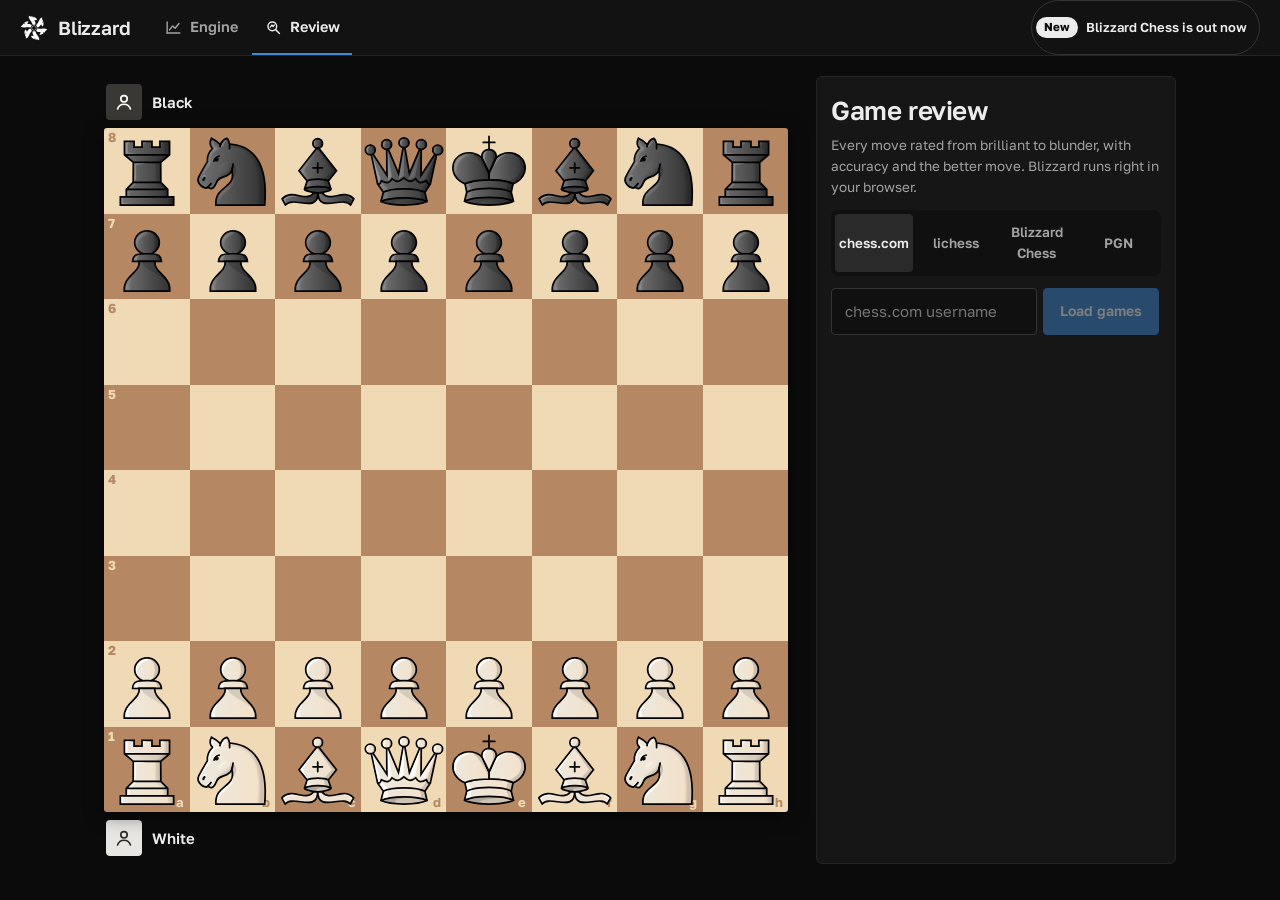
==== review/index.html @ 43c6dd51 "Review page: chess.com, lichess and Blizzard Chess games Co-Authored-By: Claude Opus 5.5 <noreply@an" ====
<!doctype html>
<html lang="en">
<head>
  <meta charset="utf-8">
  <meta name="viewport" content="width=device-width, initial-scale=1">
  <title>Game review | Blizzard</title>
  <meta name="description" content="Review your chess.com, lichess and Blizzard Chess games with the Blizzard engine: every move rated, accuracy, mistakes and better moves.">
  <meta name="theme-color" content="#000000">
  <link rel="icon" href="favicon.svg" type="image/svg+xml">
  <script src="engine/engine.js"></script>
  <script src="engine/book.js" defer></script>
  <script type="module" crossorigin src="./assets/review-CVFR-s8Z.js"></script>
  <link rel="stylesheet" crossorigin href="./assets/review-BHw4QdLn.css">
</head>
<body>
  <div id="root"></div>
</body>
</html>
---- review/assets/review-BHw4QdLn.css ----
@font-face{font-family:Archivo;src:url(../fonts/archivo-latin-standard-normal.woff2) format("woff2");font-weight:100 900;font-stretch:62% 125%;font-display:swap}@font-face{font-family:Golos Text;src:url(../fonts/golos-text-latin-400-normal.woff2) format("woff2");font-weight:400;font-display:swap}@font-face{font-family:Golos Text;src:url(../fonts/golos-text-latin-500-normal.woff2) format("woff2");font-weight:500;font-display:swap}@font-face{font-family:Golos Text;src:url(../fonts/golos-text-latin-600-normal.woff2) format("woff2");font-weight:600;font-display:swap}@font-face{font-family:Golos Text;src:url(../fonts/golos-text-latin-700-normal.woff2) format("woff2");font-weight:700;font-display:swap}:root{--ui: "Golos Text", "Segoe UI", system-ui, -apple-system, sans-serif;--mono: ui-monospace, "Cascadia Mono", Menlo, Consolas, monospace;--c-brilliant: #2bc0d0;--c-best: #4fae5a;--c-excellent: #86b83a;--c-good: #86a883;--c-book: #8f84dc;--c-inaccuracy: #e8b52c;--c-miss: #e0558c;--c-mistake: #ec8130;--c-blunder: #e0463f;--panel-w: 360px;--pbar: 52px;--topbar: 0px;--bs: min(calc(100vh - var(--topbar) - 2 * var(--pbar) - 56px), calc(100vw - var(--rail) - var(--panel-w) - 96px))}:root,[data-skin=dark]{color-scheme:dark;--bg: #0b0b0b;--panel: #161616;--raised: #1f1f1f;--raised-2: #2a2a2a;--line: #242424;--line-2: #343434;--inset: #101010;--zebra: #141414;--bar: #121212;--text: #ececec;--muted: #a2a2a2;--faint: #6c6c6c;--accent: #3d8ad6;--accent-hover: #5a9fe4;--accent-ink: #ffffff;--accent-edge: transparent;--sel: #23466b;--sel-ink: #ffffff;--chip-on: #3d8ad6;--chip-on-ink: #ffffff;--r: 4px;--r-lg: 6px;--r-btn: 4px;--disp: "Golos Text", system-ui, sans-serif;--disp-stretch: 100%;--disp-weight: 600;--disp-track: -.015em;--rail: 0px;--topbar: 56px;--shadow: 0 4px 18px rgba(0, 0, 0, .55);--clock-run: #ececec;--clock-run-ink: #111}[data-skin=light]{color-scheme:light;--bg: #ecebe9;--panel: #ffffff;--raised: #f4f3f1;--raised-2: #e6e4e1;--line: #dcdad6;--line-2: #c9c6c1;--inset: #f7f6f4;--zebra: #f1efec;--bar: #ffffff;--text: #2b2a28;--muted: #6a6762;--faint: #9a968f;--accent: #3b82c4;--accent-hover: #2f6ea8;--accent-ink: #ffffff;--sel: #d6e6f5;--sel-ink: #1b3f63;--chip-on: #3b82c4;--chip-on-ink: #ffffff;--shadow: 0 2px 10px rgba(60, 50, 40, .18);--clock-run: #2b2a28;--clock-run-ink: #fff}*{box-sizing:border-box}html,body{margin:0;background:var(--bg);color:var(--text)}body{font:15px/1.55 var(--ui);-webkit-font-smoothing:antialiased}a{color:var(--text);text-underline-offset:3px;text-decoration-thickness:1px}a:hover{color:var(--muted)}button,input,textarea,select{font:inherit;color:inherit}button{cursor:pointer}:focus-visible{outline:2px solid var(--accent);outline-offset:2px;border-radius:6px}[hidden]{display:none!important}svg{flex:none}h1,h2,h3{font-family:var(--disp);font-stretch:var(--disp-stretch);font-weight:var(--disp-weight);letter-spacing:var(--disp-track);margin:0}p{margin:0}.muted{color:var(--muted)}.small{font-size:13.5px}.mono{font-family:var(--mono);font-size:12.5px}.row{display:flex;flex-wrap:wrap;gap:10px;align-items:center}.label{display:block;font-size:13px;font-weight:600;color:var(--muted);margin:0 0 8px}.error{color:#e5534b;font-size:14px}.toast-inline{color:var(--muted);font-size:14px;text-align:center}.app{min-height:100vh}.main{min-width:0}.rail{position:sticky;top:0;z-index:20;height:var(--topbar);display:flex;align-items:center;gap:4px;padding:0 20px;border-bottom:1px solid var(--line);background:var(--bar)}.rail-brand{display:flex;align-items:center;gap:10px;padding:0 18px 0 0;text-decoration:none;color:var(--text)}.rail-brand .logo{width:28px;height:28px;transition:transform .6s cubic-bezier(.3,.7,.3,1)}.rail-brand:hover .logo{transform:rotate(60deg)}.rail-brand:hover{color:var(--text)}.wordmark{font:600 19px/1 var(--disp);letter-spacing:-.01em}.logo-dark,[data-skin=light] .logo-light{display:none}[data-skin=light] .logo-dark{display:block}.rail-items,.rail-foot{display:flex;gap:2px;height:100%}.rail-foot{margin-left:auto}.rail-item{display:flex;align-items:center;gap:7px;padding:0 12px;height:100%;color:var(--muted);text-decoration:none;font-size:14.5px;font-weight:600;white-space:nowrap}.rail-item svg{width:19px;height:19px}.rail-item:hover{color:var(--text)}.rail-item.on{color:var(--text);box-shadow:inset 0 -2px 0 var(--accent)}.page{padding:40px clamp(20px,4vw,56px) 80px;max-width:1200px;margin:0 auto}.page.narrow{max-width:620px}.page-head{margin-bottom:28px}.page-head h1{font-size:clamp(32px,4.2vw,50px);line-height:1.05}.page-head p{color:var(--muted);margin-top:10px;max-width:62ch;font-size:16px}.page.narrow>h1{font-size:38px;margin-bottom:12px}.page.narrow>p{margin-bottom:22px}.btn{display:inline-flex;align-items:center;justify-content:center;gap:8px;padding:9px 16px;border-radius:var(--r-btn);border:1px solid var(--line-2);background:var(--raised);color:var(--text);font-weight:600;font-size:14px;line-height:1.2;white-space:nowrap;text-decoration:none;transition:background-color .15s,border-color .15s,color .15s}.btn svg{width:18px;height:18px}.btn:hover{background:var(--raised-2);color:var(--text)}.btn:disabled{opacity:.45;cursor:not-allowed}.btn.primary{background:var(--accent);border-color:var(--accent);color:var(--accent-ink);box-shadow:0 4px 0 var(--accent-edge)}.btn.primary:hover{background:var(--accent-hover);border-color:var(--accent-hover);color:var(--accent-ink)}.btn.primary:active{transform:translateY(2px);box-shadow:0 2px 0 var(--accent-edge)}.btn.ghost{background:transparent;border-color:transparent;color:var(--muted);box-shadow:none}.btn.ghost:hover{color:var(--text);background:var(--raised)}.btn.danger:hover{border-color:#e0463f;color:#e5534b}.btn.big{padding:13px 24px;font-size:16px}.btn.big svg{width:22px;height:22px}.btn[aria-pressed=true]{background:var(--chip-on);color:var(--chip-on-ink);border-color:var(--chip-on)}.link{background:none;border:0;padding:0;color:var(--text);text-decoration:underline;text-underline-offset:3px;font-weight:600}input:not([type=checkbox]),textarea{width:100%;background:var(--inset);border:1px solid var(--line-2);border-radius:var(--r);padding:11px 13px;color:var(--text)}textarea{resize:vertical;min-height:84px;font-family:var(--mono);font-size:13px;line-height:1.5}input:focus,textarea:focus{outline:none;border-color:var(--accent)}.field{display:flex;flex-direction:column}.field+.field{margin-top:12px}.field .row{margin-top:10px}.field .error{margin-top:8px}.seg{display:flex;gap:4px;padding:4px;background:var(--inset);border:1px solid var(--line);border-radius:calc(var(--r) + 4px)}.seg.wrap{flex-wrap:wrap}.seg button{flex:1;display:flex;align-items:center;justify-content:center;gap:7px;padding:8px 10px;border-radius:var(--r);border:0;background:transparent;color:var(--muted);font-weight:600;font-size:14px;white-space:nowrap}.seg button:hover{color:var(--text);background:var(--raised)}.seg button[aria-pressed=true]{background:var(--chip-on);color:var(--chip-on-ink)}.seg.small button{padding:6px 4px;font-size:12.5px}.swatch{width:14px;height:14px;border-radius:4px;border:1px solid #777}.swatch.white{background:#fff}.swatch.black{background:#000}.swatch.random{background:linear-gradient(135deg,#fff 50%,#000 50%)}.switch{display:inline-flex;align-items:center;gap:10px;cursor:pointer;font-weight:600}.switch input{position:absolute;opacity:0;width:1px;height:1px}.switch>span{width:40px;height:24px;border-radius:99px;background:var(--raised-2);position:relative;transition:background-color .15s;flex:none}.switch>span:after{content:"";position:absolute;top:3px;left:3px;width:18px;height:18px;border-radius:50%;background:var(--muted);transition:transform .15s,background-color .15s}.switch input:checked+span{background:var(--accent)}.switch input:checked+span:after{transform:translate(16px);background:var(--accent-ink)}.switch input:focus-visible+span{outline:2px solid var(--accent);outline-offset:2px}.board{--l: #f0d9b5;--d: #b58863;position:relative;width:var(--bs);aspect-ratio:1;display:grid;grid-template-columns:repeat(8,1fr);grid-template-rows:repeat(8,1fr);border-radius:3px;overflow:hidden;user-select:none;-webkit-user-select:none;touch-action:none;box-shadow:var(--shadow)}.board[data-theme=green]{--l: #eeeed2;--d: #769656}.board[data-theme=blue]{--l: #dee3e6;--d: #8ca2ad}.board[data-theme=ice]{--l: #e6eef4;--d: #7d98ad}.board[data-theme=dusk]{--l: #ebe6f3;--d: #8b7db6}.board[data-theme=marble]{--l: #e2e2de;--d: #84898f}.board[data-theme=snow]{--l: #dedede;--d: #8f8f8f}.sq{position:relative}.sq.l{background:var(--l)}.sq.d{background:var(--d)}.sq.last:before,.sq.sel:before{content:"";position:absolute;top:0;right:0;bottom:0;left:0}.sq.last:before{background:#ffdd336b}.sq.sel:before{background:#fd39}.sq.pre:after{content:"";position:absolute;top:0;right:0;bottom:0;left:0;background:#d6403880;z-index:1;pointer-events:none}.sq.check{background-image:radial-gradient(circle,#ff281ef2 0,#e61e1499 30%,#c8000000 70%)}.sq.target:after{content:"";position:absolute;top:36%;right:36%;bottom:36%;left:36%;border-radius:50%;background:#0000002e;z-index:3;pointer-events:none}.sq.cap:after{content:"";position:absolute;top:3%;right:3%;bottom:3%;left:3%;border-radius:50%;border:6px solid rgba(0,0,0,.18);z-index:3;pointer-events:none}.sq.hint:before{content:"";position:absolute;top:0;right:0;bottom:0;left:0;box-shadow:inset 0 0 0 4px var(--accent);background:#3d8ad640;z-index:1}.sq.hover{box-shadow:inset 0 0 0 4px #ffffffbf}.mark{position:absolute;top:0;right:0;bottom:0;left:0;opacity:.72;z-index:1}.coord{position:absolute;font:700 clamp(9px,calc(var(--bs) / 48),13px)/1 var(--ui);z-index:2;pointer-events:none}.coord.r{top:4%;left:5%}.coord.f{bottom:4%;right:6%}.sq.l .coord{color:var(--d)}.sq.d .coord{color:var(--l)}.pc{position:absolute;top:0;right:0;bottom:0;left:0;background-size:100% 100%;z-index:2;cursor:grab;will-change:transform}.pc.dragging{opacity:.3}.arrows{position:absolute;top:0;right:0;bottom:0;left:0;width:100%;height:100%;pointer-events:none;z-index:4}.drag-ghost{position:fixed;transform:translate(-50%,-50%);background-size:100% 100%;pointer-events:none;z-index:1000;cursor:grabbing}.badge{position:absolute;top:-9%;right:-9%;width:46%;height:46%;z-index:6;filter:drop-shadow(0 1px 2px rgba(0,0,0,.5));pointer-events:none}.badge svg{display:block}.promo{position:absolute;width:12.5%;height:50%;display:flex;flex-direction:column;z-index:20;background:#fff;box-shadow:0 6px 24px #0009;border-radius:4px;overflow:hidden}.promo button{flex:1;border:0;background-color:#fff;background-size:88%;background-position:center;background-repeat:no-repeat}.promo button:hover{background-color:#d4d4d4}.cls-brilliant{--cc: var(--c-brilliant)}.cls-best{--cc: var(--c-best)}.cls-excellent{--cc: var(--c-excellent)}.cls-good{--cc: var(--c-good)}.cls-book{--cc: var(--c-book)}.cls-inaccuracy{--cc: var(--c-inaccuracy)}.cls-miss{--cc: var(--c-miss)}.cls-mistake{--cc: var(--c-mistake)}.cls-blunder{--cc: var(--c-blunder)}.game-layout{display:flex;gap:28px;padding:20px clamp(16px,2.4vw,36px);align-items:flex-start;justify-content:center}.board-col{display:flex;flex-direction:column;flex:none}.board-col.with-eval{flex-direction:row;gap:10px;align-items:center}.board-stack{display:flex;flex-direction:column}.side-panel{width:var(--panel-w);flex:none;display:flex;flex-direction:column;gap:12px;background:var(--panel);border:1px solid var(--line);border-radius:var(--r-lg);padding:14px;max-height:calc(100vh - var(--topbar) - 40px);position:sticky;top:calc(var(--topbar) + 20px)}.panel-head{display:flex;align-items:center;gap:12px}.panel-head div{display:flex;flex-direction:column;line-height:1.25}.panel-head span{color:var(--muted);font-size:13px}.pbar{height:var(--pbar);display:flex;align-items:center;gap:10px;padding:0 2px}.avatar{width:36px;height:36px;border-radius:var(--r);display:grid;place-items:center;overflow:hidden;flex:none}.avatar.white{background:#e8e6e3;color:#2b2a28}.avatar.black{background:#3a3835;color:#fff}.avatar svg{width:22px;height:22px}.pname{display:flex;flex-direction:column;line-height:1.2;min-width:0}.pname b{font-weight:600;white-space:nowrap;overflow:hidden;text-overflow:ellipsis}.pname span{color:var(--muted);font-size:12.5px;white-space:pre}.clock{margin-left:auto;min-width:110px;padding:7px 12px;border-radius:var(--r);background:var(--raised);color:var(--muted);font:600 23px/1 var(--ui);font-variant-numeric:tabular-nums;text-align:right}.clock.run{background:var(--clock-run);color:var(--clock-run-ink)}.clock.run.low{background:#e0463f;color:#fff}.thinking{display:inline-flex;gap:4px;margin-left:6px}.thinking i{width:6px;height:6px;border-radius:50%;background:var(--muted);animation:blink 1.2s infinite}.thinking i:nth-child(2){animation-delay:.2s}.thinking i:nth-child(3){animation-delay:.4s}@keyframes blink{0%,80%,to{opacity:.25}40%{opacity:1}}.moves{flex:1 1 auto;min-height:120px;overflow-y:auto;background:var(--inset);border-radius:var(--r);padding:6px}.empty-moves{color:var(--faint);padding:10px;font-size:14px}.mrow{display:grid;grid-template-columns:38px 1fr 1fr;align-items:center}.mrow:nth-child(2n){background:var(--zebra)}.mnum{color:var(--faint);font-size:13px;padding-left:6px;font-variant-numeric:tabular-nums}.mv{display:flex;align-items:center;gap:6px;padding:5px 8px;border:0;background:transparent;border-radius:4px;text-align:left;font-weight:600;font-size:14.5px}.mv:hover{background:var(--raised-2)}.mv.cur{background:var(--sel);color:var(--sel-ink)}.mv.empty{color:var(--faint);cursor:default}.mini{flex:none}.navbtns{display:grid;grid-template-columns:repeat(5,1fr);gap:6px}.navbtns button{height:40px;border-radius:var(--r);border:1px solid var(--line-2);background:var(--raised);display:grid;place-items:center;color:var(--text)}.navbtns button:hover:not(:disabled){background:var(--raised-2)}.navbtns button:disabled{opacity:.35;cursor:default}.navbtns svg{width:20px;height:20px}.actions{display:grid;grid-template-columns:repeat(auto-fit,minmax(96px,1fr));gap:6px}.actions .btn{padding:9px 8px}.result-card{border-radius:var(--r-lg);padding:16px;background:var(--raised);border:1px solid var(--line-2);text-align:center}.result-card h2{font-size:28px}.result-card.win h2{color:var(--accent)}.result-card p{color:var(--muted);margin:4px 0 14px}.result-card .row{justify-content:center}.evalbar{position:relative;width:22px;height:var(--bs);border-radius:3px;background:#403d39;overflow:hidden;flex:none}.evalbar .fill{position:absolute;left:0;right:0;bottom:0;background:#f4f4f2;transition:height .35s ease}.evalbar.flipped .fill{bottom:auto;top:0}.elabel{position:absolute;left:0;right:0;text-align:center;font:700 9.5px/1 var(--ui);z-index:1}.elabel.low{bottom:6px;color:#000}.elabel.high{top:6px;color:#fff}.evalbar.flipped .elabel.low{bottom:auto;top:6px}.evalbar.flipped .elabel.high{top:auto;bottom:6px}.bots-grid{display:grid;grid-template-columns:1fr 340px;gap:28px;align-items:start}.bot-list{list-style:none;margin:0;padding:0;display:grid;grid-template-columns:repeat(auto-fill,minmax(220px,1fr));gap:8px}.bot-row{width:100%;display:flex;align-items:center;gap:12px;padding:10px;border-radius:var(--r-lg);border:1px solid var(--line);background:var(--panel);text-align:left}.bot-row:hover{border-color:var(--line-2);background:var(--raised)}.bot-row.on{border-color:var(--accent);background:var(--raised);box-shadow:inset 0 0 0 1px var(--accent)}.bot-name{display:flex;flex-direction:column;line-height:1.25}.bot-name span{color:var(--muted);font-size:13px}.bot-av{position:relative;display:grid;place-items:center;border-radius:var(--r);flex:none;overflow:hidden}.bot-av img{width:62%;height:62%;opacity:.9}.bot-av b{position:absolute;right:4px;bottom:2px;font:800 12px/1 var(--ui)}.bot-card{position:sticky;top:calc(var(--topbar) + 24px);display:flex;flex-direction:column;align-items:center;gap:6px;text-align:center;padding:26px 22px;border:1px solid var(--line);border-radius:var(--r-lg);background:var(--panel)}.bot-card h2{font-size:28px;margin-top:10px}.bot-elo{color:var(--muted);font-weight:600}.bot-about{color:var(--muted);margin:6px 0 14px;min-height:3em}.bot-card .field{width:100%;text-align:left;margin-bottom:14px}.bot-card .btn.big{width:100%;margin-top:4px}.home{overflow:hidden}.hero{position:relative;display:grid;grid-template-columns:minmax(0,1.15fr) minmax(0,1fr);gap:clamp(24px,3vw,56px);align-items:center;padding:64px clamp(20px,5vw,80px);max-width:1320px;margin:0 auto}.hero-text,.demo{position:relative;z-index:1}.lede{font-size:clamp(17px,1.5vw,20px);color:var(--muted);max-width:36ch;margin:26px 0 30px}.hero-note{margin-top:22px;color:var(--muted);font-size:14px}.demo{margin:0;justify-self:center;--bs: min(540px, 36vw, calc(100vh - var(--topbar) - 220px))}.demo figcaption{margin-top:14px;color:var(--muted);font-size:13px;max-width:var(--bs);min-height:2.6em}.demo figcaption b{color:var(--text)}.hero h1{font-size:clamp(46px,5vw,80px);line-height:1}.features{display:grid;grid-template-columns:repeat(4,1fr);border-top:1px solid var(--line);border-bottom:1px solid var(--line)}.feature{padding:36px clamp(20px,2.4vw,36px) 40px;text-decoration:none;border-right:1px solid var(--line);transition:background-color .2s;color:var(--text)}.feature:last-child{border-right:0}.feature:hover{background:var(--panel);color:var(--text)}.feature svg{width:30px;height:30px;margin-bottom:22px}.feature h2{font-size:22px}.feature p{color:var(--muted);margin-top:10px;max-width:34ch}.features{background:var(--panel)}.feature svg{color:var(--accent)}.home-recent{padding:48px clamp(20px,5vw,80px) 0;max-width:900px}.home-recent h2{font-size:24px;margin-bottom:16px}.foot{padding:56px clamp(20px,5vw,80px) 64px;color:var(--muted);font-size:14px;display:flex;flex-wrap:wrap;justify-content:space-between;gap:12px}.review-home{display:grid;grid-template-columns:1fr 1fr;gap:32px;align-items:start}.import textarea{min-height:220px;margin-bottom:12px}.import .error{margin-bottom:12px}.empty{border:1px dashed var(--line-2);border-radius:var(--r-lg);padding:22px;color:var(--muted);display:flex;flex-direction:column;gap:14px;align-items:flex-start}.game-list{list-style:none;margin:0;padding:0;display:flex;flex-direction:column;gap:6px}.game-row{display:grid;grid-template-columns:52px 1fr auto;gap:14px;align-items:center;padding:10px 14px;border-radius:var(--r-lg);border:1px solid var(--line);background:var(--panel);text-decoration:none;color:var(--text)}.game-row:hover{border-color:var(--line-2);background:var(--raised);color:var(--text)}.res{font:800 15px/1 var(--ui);text-align:center;padding:9px 0;border-radius:var(--r);background:var(--raised-2)}.res.win{background:var(--c-best);color:#fff}.res.loss{background:transparent;border:1px solid var(--line-2);color:var(--muted)}.players{display:flex;flex-direction:column;line-height:1.3;min-width:0}.players b,.players span{white-space:nowrap;overflow:hidden;text-overflow:ellipsis}.players span{color:var(--muted)}.game-row .meta{color:var(--faint);font-size:12.5px;text-align:right;line-height:1.35}.tabs{display:grid;grid-template-columns:1fr 1fr;gap:4px;padding:4px;background:var(--inset);border-radius:calc(var(--r) + 4px)}.tabs button{border:0;background:transparent;padding:8px;border-radius:var(--r);color:var(--muted);font-weight:600}.tabs button[aria-selected=true]{background:var(--raised-2);color:var(--text)}.progress{position:relative;font-size:13px;color:var(--muted);padding-bottom:8px}.progress i{position:absolute;left:0;bottom:0;height:3px;border-radius:3px;background:var(--accent);transition:width .3s;z-index:1}.progress:after{content:"";position:absolute;left:0;right:0;bottom:0;height:3px;border-radius:3px;background:var(--raised-2)}.coach{display:flex;gap:12px;align-items:flex-start;padding:12px;border-radius:var(--r-lg);background:var(--raised);border-left:3px solid var(--cc, var(--line-2))}.coach b{display:block;font-weight:600}.coach em{font-style:normal;color:var(--cc, var(--muted))}.coach p{color:var(--muted);font-size:14px;margin-top:3px}.coach p strong{color:var(--text)}.coach .opening{color:var(--faint);font-size:12.5px;margin-top:6px}.coach-av{width:34px;height:34px;border-radius:50%;background:#fff;display:grid;place-items:center;flex:none}.coach-av img{width:24px;height:24px;filter:invert(1)}.cls-svg{flex:none;display:inline-block}.counts .cls-icon{width:20px;height:20px;margin-right:8px;vertical-align:-5px}.graph{width:100%;height:72px;border-radius:var(--r);cursor:pointer;display:block;flex:none}.graph .bg{fill:#403d39}.graph .area{fill:#f4f4f2}.graph .mid{stroke:#888;stroke-width:.6;stroke-dasharray:3 3}.graph .cur{stroke:#f7c631;stroke-width:1.6;vector-effect:non-scaling-stroke}.graph .dot{fill:var(--cc);stroke:#000;stroke-width:1;vector-effect:non-scaling-stroke}.summary{overflow-y:auto;min-height:0;flex:1 1 auto}.acc-row{display:grid;grid-template-columns:1fr auto 1fr;align-items:end;gap:10px;text-align:center}.acc{display:flex;flex-direction:column;gap:6px;min-width:0}.acc span{font-size:12.5px;color:var(--muted);white-space:nowrap;overflow:hidden;text-overflow:ellipsis}.acc b{font:800 26px/1 var(--ui);padding:10px 0;border-radius:var(--r)}.acc.white b{background:#f4f4f2;color:#1d1c1a}.acc.black b{background:#403d39;color:#fff}[data-skin=light] .acc.white b{box-shadow:inset 0 0 0 1px var(--line-2)}.acc-label{font-size:12.5px;color:var(--muted);padding-bottom:12px}.acc-row.perf{margin-top:10px;align-items:center}.acc-row.perf b{font:700 18px/1 var(--ui)}.acc-row.perf .acc-label{padding:0}.counts{width:100%;border-collapse:collapse;margin-top:12px;font-size:14px}.counts th{font-weight:600;text-align:left;padding:5px 0}.counts td.n{width:44px;text-align:center;font-weight:700;font-variant-numeric:tabular-nums;color:var(--cc)}.counts tr+tr{border-top:1px solid var(--line)}.engine-head{display:flex;justify-content:space-between;align-items:center;font-size:14px}.lines{display:flex;flex-direction:column;gap:4px;min-height:40px}.line{display:flex;gap:10px;align-items:baseline;padding:6px 8px;border:0;border-radius:var(--r);background:var(--inset);text-align:left;font-size:13.5px;overflow:hidden;color:var(--text)}.line:hover{background:var(--raised-2)}.line b{flex:none;min-width:52px;padding:2px 6px;border-radius:4px;background:#f4f4f2;color:#1d1c1a;text-align:center;font-variant-numeric:tabular-nums}[data-skin=light] .line b{box-shadow:inset 0 0 0 1px var(--line-2)}.line span{white-space:nowrap;overflow:hidden;text-overflow:ellipsis;color:var(--muted)}.side-panel textarea{min-height:60px}.auth .btn.big{width:100%}.google svg{width:20px;height:20px}.or{display:flex;align-items:center;gap:12px;color:var(--faint);font-size:13px;margin:20px 0}.or:before,.or:after{content:"";flex:1;height:1px;background:var(--line-2)}.form{display:flex;flex-direction:column;gap:6px;margin-bottom:14px}.form .label{margin-top:8px;margin-bottom:2px}.form .btn{margin-top:12px}.switch-mode{color:var(--muted);text-align:center}.settings h2.label{margin-top:28px}.themes{display:flex;flex-wrap:wrap;gap:8px}.theme{display:flex;align-items:center;gap:8px;padding:7px 14px 7px 8px;border-radius:var(--r-btn);border:1px solid var(--line-2);background:var(--raised);font-weight:600;font-size:14px}.theme[aria-pressed=true]{border-color:var(--accent);box-shadow:inset 0 0 0 1px var(--accent)}.swatch4{width:22px;height:22px;border-radius:5px}.preview{--bs: min(300px, 100%);margin:18px 0 8px}.credit{margin-top:8px}.theme img{display:block}.toggle-row{display:flex;justify-content:space-between;align-items:center;gap:16px;padding:14px 0;border-bottom:1px solid var(--line);cursor:pointer}.toggle-row>span:first-child{display:flex;flex-direction:column}.toggle-row .muted{font-size:13.5px}.notice{display:flex;flex-direction:column;gap:10px;padding:12px 14px;border-radius:var(--r-lg);background:var(--raised);border:1px solid var(--line-2);font-size:14px}.notice.warn{border-color:#b8892b}.notice.big{flex-direction:row;align-items:center;justify-content:space-between;gap:16px;padding:16px 18px;margin-bottom:28px;font-size:15px}.online-grid{display:grid;grid-template-columns:minmax(0,1fr) 340px;gap:36px;align-items:start}.section-gap{margin-top:36px}.online-count{color:var(--faint)}.tc-grid{display:grid;grid-template-columns:repeat(auto-fill,minmax(150px,1fr));gap:8px}.tc{position:relative;display:flex;flex-direction:column;align-items:flex-start;gap:2px;padding:16px 16px 14px;min-height:92px;border-radius:var(--r-lg);border:1px solid var(--line);background:var(--panel);text-align:left;color:var(--text)}.tc b{font:var(--disp-weight) 24px/1.1 var(--disp);font-stretch:var(--disp-stretch);letter-spacing:-.02em}.tc span{color:var(--muted);font-size:13px}.tc small{position:absolute;top:14px;right:14px;color:var(--faint);font-size:12px;font-weight:600}.tc:hover:not(:disabled){border-color:var(--line-2);background:var(--raised)}.tc.on,.tc.on:hover:not(:disabled){background:var(--accent);color:var(--accent-ink);border-color:var(--accent)}.tc.on span{color:inherit;opacity:.8}.tc:disabled{opacity:.5;cursor:not-allowed}.tc .waiting{position:absolute;right:14px;bottom:14px}.waiting{display:inline-flex;gap:5px}.waiting i{width:7px;height:7px;border-radius:50%;background:currentColor;animation:blink 1.2s infinite}.waiting i:nth-child(2){animation-delay:.2s}.waiting i:nth-child(3){animation-delay:.4s}.friend{display:flex;flex-direction:column;gap:14px;max-width:520px}.friend .field+.field{margin-top:0}.side-box{padding:18px;border:1px solid var(--line);border-radius:var(--r-lg);background:var(--panel);margin-bottom:14px;display:flex;flex-direction:column;gap:12px}.side-box .label{margin:0}.leaders{margin:0;padding:0;list-style:none;counter-reset:lb}.leaders li{counter-increment:lb;display:flex;align-items:center;gap:10px;padding:8px 2px;border-bottom:1px solid var(--line)}.leaders li:before{content:counter(lb);width:20px;color:var(--faint);font-size:13px;font-variant-numeric:tabular-nums}.leaders a{flex:1;text-decoration:none;font-weight:600}.leaders b{font-variant-numeric:tabular-nums}.tc-chip{width:40px;height:40px;border-radius:var(--r);background:var(--raised-2);display:grid;place-items:center;flex:none}.tc-chip svg{width:22px;height:22px}.invite>p{margin-bottom:22px}.copy-row{display:flex;gap:8px;margin-bottom:22px}.copy-row input{font-family:var(--mono);font-size:13px}.invite .waiting{display:flex;margin:4px 0 20px;color:var(--muted)}.invite .btn.big{margin-bottom:12px}.profile-head{display:flex;justify-content:space-between;align-items:flex-end;gap:20px;flex-wrap:wrap}.ratings{display:grid;grid-template-columns:repeat(5,1fr);gap:8px;margin-bottom:36px}.rating{display:flex;flex-direction:column;gap:4px;padding:18px;border-radius:var(--r-lg);border:1px solid var(--line);background:var(--panel)}.rating span{color:var(--muted);font-size:13px;font-weight:600}.rating b{font:var(--disp-weight) 36px/1 var(--disp);font-stretch:var(--disp-stretch);letter-spacing:-.02em}.rating small{color:var(--faint);font-size:12.5px}.profile-games{max-width:720px}.coach-head{display:flex;justify-content:flex-end;margin-bottom:-6px}.small-switch{font-size:13px;color:var(--muted)}.small-switch>span{width:32px;height:19px}.small-switch>span:after{width:13px;height:13px}.small-switch input:checked+span:after{transform:translate(13px)}.small-btn{padding:6px 10px;font-size:13px;margin-top:8px}@media (min-width: 861px){.fixed-panel .side-panel{height:calc(var(--bs) + 2 * var(--pbar));max-height:none}.fixed-panel .side-panel>*{flex-shrink:0}.fixed-panel .side-panel>.moves,.fixed-panel .side-panel>.summary{flex:1 1 0;min-height:0}.fixed-panel .coach{height:128px;overflow-y:auto}.fixed-panel .toast-inline{position:absolute;left:0;right:0;bottom:-28px}}.progress.done i{display:none}.progress.done:after{display:none}.puzzle-bar{gap:12px;font-size:16px}.turn{width:22px;height:22px;border-radius:4px;border:1px solid var(--line-2);flex:none}.turn.white{background:#f4f4f2}.turn.black{background:#1d1c1a}.puzzle-rating{display:flex;align-items:baseline;gap:10px;padding:4px 2px}.puzzle-rating span{color:var(--muted);font-size:13px;font-weight:600;flex:1}.puzzle-rating b{font:700 30px/1 var(--ui);font-variant-numeric:tabular-nums}.puzzle-rating em{font-style:normal;font-weight:700}.puzzle-rating em.up{color:var(--c-best)}.puzzle-rating em.down{color:var(--c-blunder)}.puzzle-msg{padding:14px;border-radius:var(--r-lg);background:var(--raised);border-left:3px solid var(--line-2);font-size:14.5px}.puzzle-msg .muted{display:block;margin-top:4px;font-size:13px}.puzzle-msg.wrong,.puzzle-msg.failed{border-left-color:var(--c-blunder)}.puzzle-msg.solved{border-left-color:var(--c-best)}.puzzle-meta{display:flex;flex-direction:column;gap:2px;color:var(--muted);font-size:13.5px}.puzzle-meta b{color:var(--text)}.puzzle .actions .btn.big{grid-column:1 / -1}.history{display:flex;flex-wrap:wrap;gap:4px;min-height:12px}.history i{width:12px;height:12px;border-radius:3px}.history i.ok{background:var(--c-best)}.history i.bad{background:var(--c-blunder)}.tabs.four{grid-template-columns:repeat(4,1fr)}.tabs.four button{font-size:13.5px;padding:8px 4px}.tab-body{flex:1 1 0;min-height:0;overflow-y:auto;display:flex;flex-direction:column;gap:12px;padding-right:2px}.fixed-panel .side-panel>.tab-body{flex:1 1 0}.tab-foot{margin-top:auto}.tc-grid.compact{grid-template-columns:repeat(3,1fr);gap:6px}.tc-grid.compact .tc{min-height:70px;padding:11px 11px 10px}.tc-grid.compact .tc b{font-size:19px}.tc-grid.compact .tc span{font-size:12px}.tc-grid.compact .tc small{top:auto;bottom:10px;right:10px;font-size:11.5px}.tc-grid.compact .tc .waiting{right:10px;bottom:10px}.bot-grid{list-style:none;margin:0;padding:0;display:grid;grid-template-columns:1fr 1fr;gap:6px}.bot-chip{width:100%;display:flex;align-items:center;gap:9px;padding:6px;border-radius:var(--r-lg);border:1px solid var(--line);background:var(--inset);text-align:left;color:var(--text)}.bot-chip:hover{background:var(--raised);border-color:var(--line-2)}.bot-chip.on{border-color:var(--accent);box-shadow:inset 0 0 0 1px var(--accent);background:var(--raised)}.bot-chip>span{display:flex;flex-direction:column;line-height:1.2;min-width:0}.bot-chip b{font-size:13.5px;white-space:nowrap;overflow:hidden;text-overflow:ellipsis}.bot-chip>span>span{color:var(--muted);font-size:12px}.bot-chip .bot-av b{font-size:10px}.bot-about{color:var(--muted);min-height:2.6em;margin:0}.tab-body .field+.field{margin-top:0}.tab-body .field .label{margin-bottom:6px}.tab-body .seg button{padding:7px 6px;font-size:13px}.btn.wide{width:100%}.tab-body .push{margin-top:auto}.daily-games{display:flex;flex-direction:column}.daily-games .label{margin-bottom:2px}.daily-games .friend-row{text-decoration:none;color:var(--text)}.dg-name{flex:1;font-weight:600}.vs-friend{display:flex;align-items:center;gap:10px;padding:10px 12px;border-radius:var(--r-lg);background:var(--raised);border:1px solid var(--accent)}.vs-friend span{flex:1}.friend-row.on a{color:var(--accent)}.rail-item.icon-only{padding:0 10px}.rail-item.icon-only svg{width:21px;height:21px}.tab-body .btn.big.wide{margin-top:auto}.friend-list{display:flex;flex-direction:column;gap:2px}.friend-row{display:flex;align-items:center;gap:10px;padding:7px 4px;border-bottom:1px solid var(--line)}.friend-row a{flex:1;font-weight:600;text-decoration:none;min-width:0;overflow:hidden;text-overflow:ellipsis;white-space:nowrap}.friend-row .btn{margin-top:0}.dot{width:9px;height:9px;border-radius:50%;background:var(--faint);flex:none}.dot.on{background:var(--c-best)}.search{position:relative}.search-results{display:flex;flex-direction:column;margin-top:6px;border:1px solid var(--line-2);border-radius:var(--r);background:var(--panel);overflow:hidden}.search-results a,.search-results button{padding:9px 12px;text-decoration:none;font-weight:600;text-align:left;border:0;background:transparent;color:var(--text)}.search-results a:hover,.search-results button:hover{background:var(--raised)}.search-results p{padding:9px 12px}.search-results.drop{position:absolute;top:100%;left:0;right:0;z-index:40;box-shadow:var(--shadow)}.top-search{position:relative;display:flex;align-items:center;margin-right:8px}.top-search input{width:190px;padding:7px 11px;font-size:13.5px}.rail-item{position:relative}.badge-dot{position:absolute;top:14px;right:6px;width:8px;height:8px;border-radius:50%;background:var(--c-blunder)}.toasts{position:fixed;left:18px;bottom:18px;z-index:60;display:flex;flex-direction:column;gap:8px;width:min(340px,calc(100vw - 32px))}.toast{background:var(--panel);border:1px solid var(--line-2);border-left:3px solid var(--accent);border-radius:var(--r-lg);padding:12px 14px;box-shadow:var(--shadow);display:flex;flex-direction:column;gap:6px;font-size:14px}.toast .row{gap:6px}.toast .btn{margin-top:0}.profile-grid{display:grid;grid-template-columns:minmax(0,1fr) 320px;gap:28px;align-items:start}.games-head{display:flex;align-items:center;justify-content:space-between;gap:12px;margin-bottom:10px}.games-head .label{margin:0}.games-head .seg{width:220px}.hint-line{margin-top:10px}.tabs.five{grid-template-columns:repeat(5,1fr)}.tabs.five button{font-size:13px;padding:8px 2px}.tabs.three{grid-template-columns:repeat(3,1fr)}.ava-img{display:inline-grid;place-items:center;border-radius:var(--r);overflow:hidden;flex:none}.ava-img img{width:86%;height:86%}.ava-img.empty{background:var(--raised-2);color:var(--muted)}.ava-img.empty svg{width:58%;height:58%}.avatar:has(.ava-img){background:none}.avatar .ava-img{width:100%!important;height:100%!important}.flag{display:inline-block;vertical-align:-1px;margin-left:7px;border-radius:2px;box-shadow:0 0 0 1px #ffffff1f}.pname b{display:flex;align-items:center}.chat{flex:none;height:168px;display:flex;flex-direction:column;gap:6px}.chat-msgs{flex:1;min-height:0;overflow-y:auto;background:var(--inset);border-radius:var(--r);padding:8px 10px;font-size:13.5px}.chat-msgs p{margin:0 0 3px;overflow-wrap:anywhere}.chat-msgs b{color:var(--accent);margin-right:4px}.chat-quick{display:flex;gap:4px;overflow-x:auto;scrollbar-width:none}.chat-quick button{flex:none;border:1px solid var(--line-2);background:var(--raised);color:var(--muted);border-radius:999px;padding:3px 9px;font-size:12px}.chat-quick button:hover{color:var(--text)}.chat-input input{padding:7px 10px;font-size:13.5px}.watch-list{list-style:none;margin:0;padding:0;display:flex;flex-direction:column;gap:6px}.watch-row{display:grid;grid-template-columns:1fr auto;grid-template-rows:auto auto;gap:4px 10px;padding:9px 11px;border-radius:var(--r-lg);border:1px solid var(--line);background:var(--inset);text-decoration:none;color:var(--text)}.watch-row:hover{border-color:var(--line-2);background:var(--raised);color:var(--text)}.watch-row .wp{display:flex;align-items:center;gap:7px;min-width:0;font-size:13.5px}.watch-row .wp b{overflow:hidden;text-overflow:ellipsis;white-space:nowrap}.watch-row .wp em{font-style:normal;color:var(--faint);font-size:12px}.watch-row .meta{grid-column:2;grid-row:1 / 3;align-self:center;text-align:right;color:var(--faint);font-size:12px}.leaders li .ava-img{margin-right:2px}.book{display:flex;flex-direction:column;gap:8px;overflow-y:auto;flex:0 1 auto;max-height:380px}.book-name{font-weight:600}.book-table{width:100%;border-collapse:collapse;font-size:13.5px}.book-table th{text-align:left;color:var(--faint);font-weight:600;font-size:12px;padding:4px}.book-table td{padding:6px 4px;border-top:1px solid var(--line)}.book-table tr:hover td{background:var(--raised);cursor:pointer}.book-table td.n{white-space:nowrap;font-variant-numeric:tabular-nums}.score-bar{position:relative;display:block;height:18px;border-radius:3px;background:#403d39;overflow:hidden;min-width:90px}.score-bar i{position:absolute;left:0;top:0;bottom:0;background:#f4f4f2}.score-bar em{position:absolute;top:0;right:0;bottom:0;left:0;display:grid;place-items:center;font-style:normal;font-size:11px;font-weight:700;color:#777;mix-blend-mode:difference}.profile-head{align-items:center;justify-content:flex-start}.profile-head .who{flex:1;min-width:0}.profile-head h1{display:flex;align-items:center;gap:4px}.edit-look{margin-bottom:24px;max-width:620px}.look-row{display:flex;gap:18px;align-items:flex-start}.look-pick{display:flex;flex-direction:column;gap:6px}.look-pick .label{margin:4px 0 0}.look-btn{border:2px solid transparent;background:none;padding:2px;border-radius:calc(var(--r) + 3px)}.look-btn[aria-pressed=true]{border-color:var(--accent)}.swatch-btn{width:28px;height:28px;border-radius:50%;border:3px solid transparent}.swatch-btn[aria-pressed=true]{border-color:var(--text)}select{background:var(--inset);color:var(--text);border:1px solid var(--line-2);border-radius:var(--r);padding:9px 10px;min-width:240px}.rush-head{display:grid;grid-template-columns:repeat(3,1fr);gap:6px}.rush-head>div{background:var(--inset);border-radius:var(--r-lg);padding:10px;display:flex;flex-direction:column;gap:4px}.rush-head span{color:var(--muted);font-size:12px;font-weight:600}.rush-head b{font:700 26px/1 var(--ui);font-variant-numeric:tabular-nums}.rush-head b.low{color:var(--c-blunder)}.strikes{display:flex;gap:6px;align-items:center;height:26px}.strikes i{width:16px;height:16px;border-radius:4px;background:var(--raised-2)}.strikes i.x{background:var(--c-blunder)}.daily-head{display:flex;flex-direction:column;gap:2px}.toast.ach-toast{border-left-color:var(--c-brilliant)}.puzzle .side-panel>.tab-foot{margin-top:auto}.profile-row{display:grid;grid-template-columns:minmax(0,1.4fr) minmax(0,1fr);gap:14px;margin-bottom:14px}.profile-row .side-box{margin:0}.rating-chart{width:100%;height:150px;display:block}.rating-chart .area{fill:var(--accent);opacity:.14}.rating-chart .line{fill:none;stroke:var(--accent);stroke-width:2;vector-effect:non-scaling-stroke}.rating-chart .dot{fill:var(--accent)}.wdl{display:flex;flex-direction:column;gap:4px}.wdl .label{margin:0}.wdl-bar{display:flex;height:22px;border-radius:4px;overflow:hidden;font-size:11.5px;font-weight:700}.wdl-bar i{font-style:normal;display:grid;place-items:center;color:#fff;min-width:0;overflow:hidden}.wdl-bar .w{background:var(--c-best)}.wdl-bar .d{background:#6b6b6b}.wdl-bar .l{background:var(--c-blunder)}.op-row{display:flex;justify-content:space-between;gap:10px;font-size:13.5px;padding:3px 0}.op-row span:first-child{overflow:hidden;text-overflow:ellipsis;white-space:nowrap}.ach-box{margin-bottom:14px}.ach-grid{display:grid;grid-template-columns:repeat(auto-fill,minmax(210px,1fr));gap:8px}.ach{display:flex;align-items:center;gap:10px;padding:8px;border-radius:var(--r-lg);background:var(--inset);opacity:.45}.ach.got{opacity:1}.ach-badge{width:38px;height:38px;flex:none;display:grid;place-items:center;font:800 13px/1 var(--ui);color:#fff;background:var(--raised-2);clip-path:polygon(50% 0,93% 25%,93% 75%,50% 100%,7% 75%,7% 25%)}.ach.got .ach-badge{background:var(--c-book)}.ach>span:last-child{display:flex;flex-direction:column;line-height:1.25;min-width:0}.ach b{font-size:13.5px}.ach>span:last-child>span{color:var(--muted);font-size:12px}.chapter{margin-bottom:32px}.chapter h2{font-size:24px;margin-bottom:4px}.chapter>p{margin-bottom:14px}.lesson-grid{display:grid;grid-template-columns:repeat(auto-fill,minmax(180px,1fr));gap:8px}.lesson-card{display:flex;flex-direction:column;gap:6px;padding:16px;border-radius:var(--r-lg);border:1px solid var(--line);background:var(--panel);text-decoration:none;color:var(--text)}.lesson-card:hover{border-color:var(--line-2);background:var(--raised);color:var(--text)}.lesson-card span{color:var(--accent);font-size:13px;font-weight:600}.lesson-card.done span{color:var(--c-best)}.lesson .side-panel p{color:var(--muted)}.lesson-title{font-size:26px}.back-link{color:var(--muted);text-decoration:none;font-size:13.5px}.back-link.as-btn{background:none;border:0;padding:0;text-align:left;cursor:pointer}.back-link.as-btn:hover{color:var(--text)}.star{position:absolute;top:0;right:0;bottom:0;left:0;display:grid;place-items:center;font-size:calc(var(--bs) / 14);color:#e8b52c;text-shadow:0 1px 3px rgba(0,0,0,.4);z-index:1;pointer-events:none}.lesson .board .sq{cursor:pointer}.section-gap-sm{margin-top:6px;margin-bottom:-4px}.arena-cards{display:flex;flex-direction:column;gap:6px}.arena-link{display:flex;flex-direction:column;gap:2px;padding:9px 12px;border-radius:var(--r-lg);border:1px solid var(--line);background:var(--inset);text-decoration:none;color:var(--text)}.arena-link:hover{border-color:var(--accent);color:var(--text)}.arena-grid{display:grid;grid-template-columns:minmax(0,1fr) 320px;gap:16px;align-items:start}.standings{width:100%;border-collapse:collapse;font-size:14px}.standings td{padding:7px 6px;border-top:1px solid var(--line);vertical-align:middle}.standings tr.me td{background:var(--raised)}.standings .rk{width:30px;color:var(--faint)}.standings .who{display:flex;align-items:center;gap:8px}.standings .who a{font-weight:600;text-decoration:none}.standings .sheet{font-variant-numeric:tabular-nums;letter-spacing:1px;color:var(--muted);white-space:nowrap}.standings .sheet i{font-style:normal}.standings .sheet .s4{color:#e8b52c;font-weight:700}.standings .sheet .s2{color:var(--text)}.standings .pts{width:44px;text-align:right;font-weight:800;font-size:16px}.arena-clock{display:flex;flex-direction:column;gap:2px}.arena-clock span{color:var(--muted);font-size:13px;font-weight:600}.arena-clock b{font:700 36px/1 var(--ui);font-variant-numeric:tabular-nums}.arena-side .arena-link{margin-bottom:0}.ra-head h1{font-size:26px;margin-bottom:4px}.ra-form{display:flex;gap:6px}.ra-form input{flex:1;min-width:0}.ra-list{list-style:none;margin:0;padding:0;display:flex;flex-direction:column;gap:6px}.ra-list .game-row{width:100%;text-align:left;cursor:pointer;font:inherit}.ra-list .game-row em{font-style:normal;color:var(--faint);font-weight:500;font-size:12px}.ra-pgn{flex:1;min-height:200px}.news-pill{display:inline-flex;align-items:center;gap:8px;padding:4px 12px 4px 4px;border:1px solid var(--line-2);border-radius:999px;color:var(--text);text-decoration:none;font-size:13px;font-weight:600;white-space:nowrap}.news-pill b{background:var(--text);color:var(--bg);border-radius:999px;padding:2px 8px;font-size:11.5px}.ra-news{display:none}.news-pill:hover{border-color:var(--text);color:var(--text)}@media (max-width: 1100px){:root{--panel-w: 320px}.rail-item span{display:none}.rail-foot .rail-item span{display:inline}.features{grid-template-columns:1fr 1fr}.feature:nth-child(2){border-right:0}.feature:nth-child(-n+2){border-bottom:1px solid var(--line)}}@media (max-width: 860px){:root,[data-skin]{--topbar: 0px;--bs: calc(100vw - 16px) }.app{padding-bottom:66px}.rail{position:fixed;top:auto;bottom:0;left:0;right:0;height:64px;flex-direction:row;padding:6px 4px;border-right:0;border-bottom:0;border-top:1px solid var(--line);gap:0;background:var(--panel)}.rail-brand{display:none}.rail-items,.rail-foot{flex:1 1 auto;margin:0}.rail-foot{flex:0 0 auto}.rail-item{flex:1;flex-direction:column;padding:6px 2px;font-size:10.5px;gap:3px;border-radius:10px;min-width:0;box-shadow:none}.rail-item svg{width:22px;height:22px}.rail-item span,.rail-foot .rail-item span{display:block;max-width:100%;overflow:hidden;text-overflow:ellipsis}.rail-item.on{color:var(--accent)}.game-layout{flex-direction:column;align-items:center;padding:8px;gap:12px}.board-col.with-eval{gap:6px}.with-eval{--bs: calc(100vw - 44px) }.evalbar{width:16px}.side-panel{width:100%;position:static;max-height:none}.moves{max-height:240px}.hero{grid-template-columns:1fr;min-height:0;padding-top:40px}.demo{--bs: min(100vw - 40px, 480px)}.bots-grid,.review-home,.online-grid{grid-template-columns:1fr}.bot-card{position:static;order:-1}.features{grid-template-columns:1fr}.feature{border-right:0;border-bottom:1px solid var(--line)}.feature:last-child{border-bottom:0}.page{padding:24px 16px 40px}.ratings{grid-template-columns:1fr 1fr}.profile-grid,.profile-row,.arena-grid{grid-template-columns:1fr}.top-search,.rail .news-pill{display:none}.ra-news{display:inline-flex;margin-top:10px}.ra-pick .side-panel{order:-1}.fixed-panel .side-panel>.tab-body{flex:none;overflow:visible}.toasts{bottom:76px}.notice.big{flex-direction:column;align-items:flex-start}}@media (prefers-reduced-motion: reduce){*,*:before,*:after{transition:none!important;animation:none!important}}
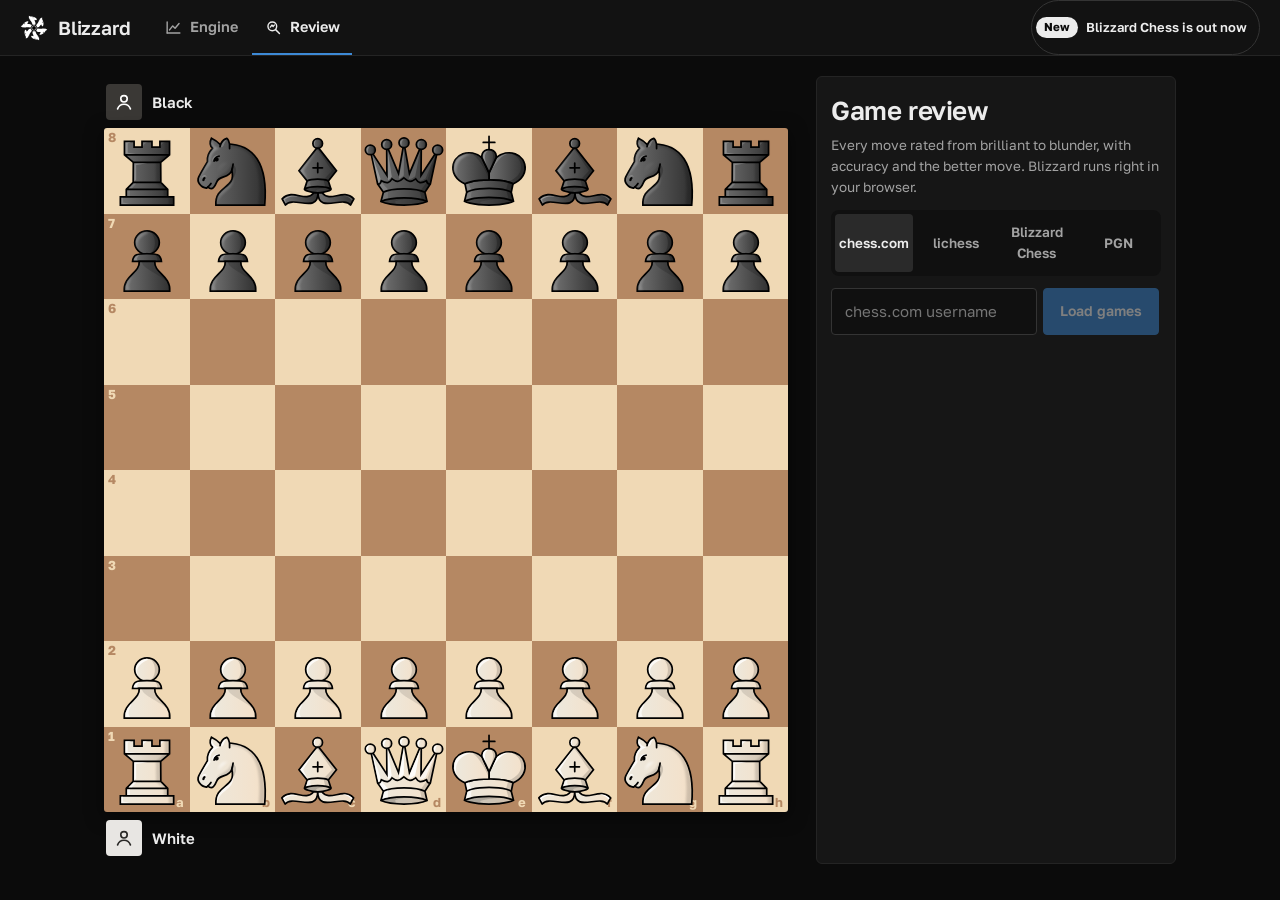
==== commit f07a5c16: "Review page: player cards Co-Authored-By: Claude Opus 5.5 <noreply@anthropic.com> Claude-Session: ht" ====
--- a/review/index.html
+++ b/review/index.html
@@ -9,8 +9,8 @@
   <link rel="icon" href="favicon.svg" type="image/svg+xml">
   <script src="engine/engine.js"></script>
   <script src="engine/book.js" defer></script>
-  <script type="module" crossorigin src="./assets/review-CVFR-s8Z.js"></script>
-  <link rel="stylesheet" crossorigin href="./assets/review-BHw4QdLn.css">
+  <script type="module" crossorigin src="./assets/review-DH5Cgjk-.js"></script>
+  <link rel="stylesheet" crossorigin href="./assets/review-Bgvj8jkt.css">
 </head>
 <body>
   <div id="root"></div>
--- a/review/assets/review-Bgvj8jkt.css
+++ b/review/assets/review-Bgvj8jkt.css
@@ -0,0 +1 @@
+@font-face{font-family:Archivo;src:url(../fonts/archivo-latin-standard-normal.woff2) format("woff2");font-weight:100 900;font-stretch:62% 125%;font-display:swap}@font-face{font-family:Golos Text;src:url(../fonts/golos-text-latin-400-normal.woff2) format("woff2");font-weight:400;font-display:swap}@font-face{font-family:Golos Text;src:url(../fonts/golos-text-latin-500-normal.woff2) format("woff2");font-weight:500;font-display:swap}@font-face{font-family:Golos Text;src:url(../fonts/golos-text-latin-600-normal.woff2) format("woff2");font-weight:600;font-display:swap}@font-face{font-family:Golos Text;src:url(../fonts/golos-text-latin-700-normal.woff2) format("woff2");font-weight:700;font-display:swap}:root{--ui: "Golos Text", "Segoe UI", system-ui, -apple-system, sans-serif;--mono: ui-monospace, "Cascadia Mono", Menlo, Consolas, monospace;--c-brilliant: #2bc0d0;--c-best: #4fae5a;--c-excellent: #86b83a;--c-good: #86a883;--c-book: #8f84dc;--c-inaccuracy: #e8b52c;--c-miss: #e0558c;--c-mistake: #ec8130;--c-blunder: #e0463f;--panel-w: 360px;--pbar: 52px;--topbar: 0px;--bs: min(calc(100vh - var(--topbar) - 2 * var(--pbar) - 56px), calc(100vw - var(--rail) - var(--panel-w) - 96px))}:root,[data-skin=dark]{color-scheme:dark;--bg: #0b0b0b;--panel: #161616;--raised: #1f1f1f;--raised-2: #2a2a2a;--line: #242424;--line-2: #343434;--inset: #101010;--zebra: #141414;--bar: #121212;--text: #ececec;--muted: #a2a2a2;--faint: #6c6c6c;--accent: #3d8ad6;--accent-hover: #5a9fe4;--accent-ink: #ffffff;--accent-edge: transparent;--sel: #23466b;--sel-ink: #ffffff;--chip-on: #3d8ad6;--chip-on-ink: #ffffff;--r: 4px;--r-lg: 6px;--r-btn: 4px;--disp: "Golos Text", system-ui, sans-serif;--disp-stretch: 100%;--disp-weight: 600;--disp-track: -.015em;--rail: 0px;--topbar: 56px;--shadow: 0 4px 18px rgba(0, 0, 0, .55);--clock-run: #ececec;--clock-run-ink: #111}[data-skin=light]{color-scheme:light;--bg: #ecebe9;--panel: #ffffff;--raised: #f4f3f1;--raised-2: #e6e4e1;--line: #dcdad6;--line-2: #c9c6c1;--inset: #f7f6f4;--zebra: #f1efec;--bar: #ffffff;--text: #2b2a28;--muted: #6a6762;--faint: #9a968f;--accent: #3b82c4;--accent-hover: #2f6ea8;--accent-ink: #ffffff;--sel: #d6e6f5;--sel-ink: #1b3f63;--chip-on: #3b82c4;--chip-on-ink: #ffffff;--shadow: 0 2px 10px rgba(60, 50, 40, .18);--clock-run: #2b2a28;--clock-run-ink: #fff}*{box-sizing:border-box}html,body{margin:0;background:var(--bg);color:var(--text)}body{font:15px/1.55 var(--ui);-webkit-font-smoothing:antialiased}a{color:var(--text);text-underline-offset:3px;text-decoration-thickness:1px}a:hover{color:var(--muted)}button,input,textarea,select{font:inherit;color:inherit}button{cursor:pointer}:focus-visible{outline:2px solid var(--accent);outline-offset:2px;border-radius:6px}[hidden]{display:none!important}svg{flex:none}h1,h2,h3{font-family:var(--disp);font-stretch:var(--disp-stretch);font-weight:var(--disp-weight);letter-spacing:var(--disp-track);margin:0}p{margin:0}.muted{color:var(--muted)}.small{font-size:13.5px}.mono{font-family:var(--mono);font-size:12.5px}.row{display:flex;flex-wrap:wrap;gap:10px;align-items:center}.label{display:block;font-size:13px;font-weight:600;color:var(--muted);margin:0 0 8px}.error{color:#e5534b;font-size:14px}.toast-inline{color:var(--muted);font-size:14px;text-align:center}.app{min-height:100vh}.main{min-width:0}.rail{position:sticky;top:0;z-index:20;height:var(--topbar);display:flex;align-items:center;gap:4px;padding:0 20px;border-bottom:1px solid var(--line);background:var(--bar)}.rail-brand{display:flex;align-items:center;gap:10px;padding:0 18px 0 0;text-decoration:none;color:var(--text)}.rail-brand .logo{width:28px;height:28px;transition:transform .6s cubic-bezier(.3,.7,.3,1)}.rail-brand:hover .logo{transform:rotate(60deg)}.rail-brand:hover{color:var(--text)}.wordmark{font:600 19px/1 var(--disp);letter-spacing:-.01em}.logo-dark,[data-skin=light] .logo-light{display:none}[data-skin=light] .logo-dark{display:block}.rail-items,.rail-foot{display:flex;gap:2px;height:100%}.rail-foot{margin-left:auto}.rail-item{display:flex;align-items:center;gap:7px;padding:0 12px;height:100%;color:var(--muted);text-decoration:none;font-size:14.5px;font-weight:600;white-space:nowrap}.rail-item svg{width:19px;height:19px}.rail-item:hover{color:var(--text)}.rail-item.on{color:var(--text);box-shadow:inset 0 -2px 0 var(--accent)}.page{padding:40px clamp(20px,4vw,56px) 80px;max-width:1200px;margin:0 auto}.page.narrow{max-width:620px}.page-head{margin-bottom:28px}.page-head h1{font-size:clamp(32px,4.2vw,50px);line-height:1.05}.page-head p{color:var(--muted);margin-top:10px;max-width:62ch;font-size:16px}.page.narrow>h1{font-size:38px;margin-bottom:12px}.page.narrow>p{margin-bottom:22px}.btn{display:inline-flex;align-items:center;justify-content:center;gap:8px;padding:9px 16px;border-radius:var(--r-btn);border:1px solid var(--line-2);background:var(--raised);color:var(--text);font-weight:600;font-size:14px;line-height:1.2;white-space:nowrap;text-decoration:none;transition:background-color .15s,border-color .15s,color .15s}.btn svg{width:18px;height:18px}.btn:hover{background:var(--raised-2);color:var(--text)}.btn:disabled{opacity:.45;cursor:not-allowed}.btn.primary{background:var(--accent);border-color:var(--accent);color:var(--accent-ink);box-shadow:0 4px 0 var(--accent-edge)}.btn.primary:hover{background:var(--accent-hover);border-color:var(--accent-hover);color:var(--accent-ink)}.btn.primary:active{transform:translateY(2px);box-shadow:0 2px 0 var(--accent-edge)}.btn.ghost{background:transparent;border-color:transparent;color:var(--muted);box-shadow:none}.btn.ghost:hover{color:var(--text);background:var(--raised)}.btn.danger:hover{border-color:#e0463f;color:#e5534b}.btn.big{padding:13px 24px;font-size:16px}.btn.big svg{width:22px;height:22px}.btn[aria-pressed=true]{background:var(--chip-on);color:var(--chip-on-ink);border-color:var(--chip-on)}.link{background:none;border:0;padding:0;color:var(--text);text-decoration:underline;text-underline-offset:3px;font-weight:600}input:not([type=checkbox]),textarea{width:100%;background:var(--inset);border:1px solid var(--line-2);border-radius:var(--r);padding:11px 13px;color:var(--text)}textarea{resize:vertical;min-height:84px;font-family:var(--mono);font-size:13px;line-height:1.5}input:focus,textarea:focus{outline:none;border-color:var(--accent)}.field{display:flex;flex-direction:column}.field+.field{margin-top:12px}.field .row{margin-top:10px}.field .error{margin-top:8px}.seg{display:flex;gap:4px;padding:4px;background:var(--inset);border:1px solid var(--line);border-radius:calc(var(--r) + 4px)}.seg.wrap{flex-wrap:wrap}.seg button{flex:1;display:flex;align-items:center;justify-content:center;gap:7px;padding:8px 10px;border-radius:var(--r);border:0;background:transparent;color:var(--muted);font-weight:600;font-size:14px;white-space:nowrap}.seg button:hover{color:var(--text);background:var(--raised)}.seg button[aria-pressed=true]{background:var(--chip-on);color:var(--chip-on-ink)}.seg.small button{padding:6px 4px;font-size:12.5px}.swatch{width:14px;height:14px;border-radius:4px;border:1px solid #777}.swatch.white{background:#fff}.swatch.black{background:#000}.swatch.random{background:linear-gradient(135deg,#fff 50%,#000 50%)}.switch{display:inline-flex;align-items:center;gap:10px;cursor:pointer;font-weight:600}.switch input{position:absolute;opacity:0;width:1px;height:1px}.switch>span{width:40px;height:24px;border-radius:99px;background:var(--raised-2);position:relative;transition:background-color .15s;flex:none}.switch>span:after{content:"";position:absolute;top:3px;left:3px;width:18px;height:18px;border-radius:50%;background:var(--muted);transition:transform .15s,background-color .15s}.switch input:checked+span{background:var(--accent)}.switch input:checked+span:after{transform:translate(16px);background:var(--accent-ink)}.switch input:focus-visible+span{outline:2px solid var(--accent);outline-offset:2px}.board{--l: #f0d9b5;--d: #b58863;position:relative;width:var(--bs);aspect-ratio:1;display:grid;grid-template-columns:repeat(8,1fr);grid-template-rows:repeat(8,1fr);border-radius:3px;overflow:hidden;user-select:none;-webkit-user-select:none;touch-action:none;box-shadow:var(--shadow)}.board[data-theme=green]{--l: #eeeed2;--d: #769656}.board[data-theme=blue]{--l: #dee3e6;--d: #8ca2ad}.board[data-theme=ice]{--l: #e6eef4;--d: #7d98ad}.board[data-theme=dusk]{--l: #ebe6f3;--d: #8b7db6}.board[data-theme=marble]{--l: #e2e2de;--d: #84898f}.board[data-theme=snow]{--l: #dedede;--d: #8f8f8f}.sq{position:relative}.sq.l{background:var(--l)}.sq.d{background:var(--d)}.sq.last:before,.sq.sel:before{content:"";position:absolute;top:0;right:0;bottom:0;left:0}.sq.last:before{background:#ffdd336b}.sq.sel:before{background:#fd39}.sq.pre:after{content:"";position:absolute;top:0;right:0;bottom:0;left:0;background:#d6403880;z-index:1;pointer-events:none}.sq.check{background-image:radial-gradient(circle,#ff281ef2 0,#e61e1499 30%,#c8000000 70%)}.sq.target:after{content:"";position:absolute;top:36%;right:36%;bottom:36%;left:36%;border-radius:50%;background:#0000002e;z-index:3;pointer-events:none}.sq.cap:after{content:"";position:absolute;top:3%;right:3%;bottom:3%;left:3%;border-radius:50%;border:6px solid rgba(0,0,0,.18);z-index:3;pointer-events:none}.sq.hint:before{content:"";position:absolute;top:0;right:0;bottom:0;left:0;box-shadow:inset 0 0 0 4px var(--accent);background:#3d8ad640;z-index:1}.sq.hover{box-shadow:inset 0 0 0 4px #ffffffbf}.mark{position:absolute;top:0;right:0;bottom:0;left:0;opacity:.72;z-index:1}.coord{position:absolute;font:700 clamp(9px,calc(var(--bs) / 48),13px)/1 var(--ui);z-index:2;pointer-events:none}.coord.r{top:4%;left:5%}.coord.f{bottom:4%;right:6%}.sq.l .coord{color:var(--d)}.sq.d .coord{color:var(--l)}.pc{position:absolute;top:0;right:0;bottom:0;left:0;background-size:100% 100%;z-index:2;cursor:grab;will-change:transform}.pc.dragging{opacity:.3}.arrows{position:absolute;top:0;right:0;bottom:0;left:0;width:100%;height:100%;pointer-events:none;z-index:4}.drag-ghost{position:fixed;transform:translate(-50%,-50%);background-size:100% 100%;pointer-events:none;z-index:1000;cursor:grabbing}.badge{position:absolute;top:-9%;right:-9%;width:46%;height:46%;z-index:6;filter:drop-shadow(0 1px 2px rgba(0,0,0,.5));pointer-events:none}.badge svg{display:block}.promo{position:absolute;width:12.5%;height:50%;display:flex;flex-direction:column;z-index:20;background:#fff;box-shadow:0 6px 24px #0009;border-radius:4px;overflow:hidden}.promo button{flex:1;border:0;background-color:#fff;background-size:88%;background-position:center;background-repeat:no-repeat}.promo button:hover{background-color:#d4d4d4}.cls-brilliant{--cc: var(--c-brilliant)}.cls-best{--cc: var(--c-best)}.cls-excellent{--cc: var(--c-excellent)}.cls-good{--cc: var(--c-good)}.cls-book{--cc: var(--c-book)}.cls-inaccuracy{--cc: var(--c-inaccuracy)}.cls-miss{--cc: var(--c-miss)}.cls-mistake{--cc: var(--c-mistake)}.cls-blunder{--cc: var(--c-blunder)}.game-layout{display:flex;gap:28px;padding:20px clamp(16px,2.4vw,36px);align-items:flex-start;justify-content:center}.board-col{display:flex;flex-direction:column;flex:none}.board-col.with-eval{flex-direction:row;gap:10px;align-items:center}.board-stack{display:flex;flex-direction:column}.side-panel{width:var(--panel-w);flex:none;display:flex;flex-direction:column;gap:12px;background:var(--panel);border:1px solid var(--line);border-radius:var(--r-lg);padding:14px;max-height:calc(100vh - var(--topbar) - 40px);position:sticky;top:calc(var(--topbar) + 20px)}.panel-head{display:flex;align-items:center;gap:12px}.panel-head div{display:flex;flex-direction:column;line-height:1.25}.panel-head span{color:var(--muted);font-size:13px}.pbar{height:var(--pbar);display:flex;align-items:center;gap:10px;padding:0 2px;position:relative}.pbar-who{display:flex;align-items:center;gap:10px;min-width:0;padding:3px 8px 3px 3px;margin-left:-3px;border:0;border-radius:var(--r-lg);background:none;color:inherit;font:inherit;text-align:left;cursor:pointer}.pbar-who:hover,.pbar-who[aria-expanded=true]{background:var(--raised)}.player-card{position:absolute;left:0;z-index:40;width:min(330px,calc(100vw - 24px));padding:16px;display:flex;flex-direction:column;gap:12px;background:var(--panel);border:1px solid var(--line-2);border-radius:var(--r-lg);box-shadow:0 18px 50px #00000080;animation:card-in .14s ease-out}.player-card.top{top:calc(100% - 2px)}.player-card.bottom{bottom:calc(100% - 2px)}@keyframes card-in{0%{opacity:0;transform:translateY(-4px)}to{opacity:1;transform:none}}.pc-head{display:flex;align-items:center;gap:12px}.pc-head>div{display:flex;flex-direction:column;gap:4px;min-width:0}.pc-name{font-size:18px;display:flex;align-items:center;overflow:hidden;text-overflow:ellipsis;white-space:nowrap}.pc-meta{color:var(--muted);font-size:13px;display:flex;gap:10px}.pc-ratings{display:grid;grid-template-columns:1fr 1fr;gap:6px}.pc-ratings span{display:grid;grid-template-columns:18px 1fr auto;align-items:center;gap:6px;padding:7px 9px;border-radius:var(--r);background:var(--inset);font-size:13px}.pc-ratings span:last-child{grid-column:1 / -1}.pc-ratings svg{width:15px;height:15px;color:var(--faint)}.pc-ratings em{font-style:normal;color:var(--muted)}.pc-ratings b{font-variant-numeric:tabular-nums}.pc-ratings .cur{box-shadow:inset 0 0 0 1px var(--accent)}.pc-ratings .cur svg{color:var(--accent)}.pc-games{margin:0;font-size:13px;color:var(--muted)}.pc-games .w{color:var(--c-best)}.pc-games .l{color:var(--c-blunder)}.pc-actions{display:flex;gap:8px;flex-wrap:wrap}.pc-actions .btn{margin-top:0;text-decoration:none}.pc-actions .btn svg{width:15px;height:15px}.avatar{width:36px;height:36px;border-radius:var(--r);display:grid;place-items:center;overflow:hidden;flex:none}.avatar.white{background:#e8e6e3;color:#2b2a28}.avatar.black{background:#3a3835;color:#fff}.avatar svg{width:22px;height:22px}.pname{display:flex;flex-direction:column;line-height:1.2;min-width:0}.pname b{font-weight:600;white-space:nowrap;overflow:hidden;text-overflow:ellipsis}.pname span{color:var(--muted);font-size:12.5px;white-space:pre}.clock{margin-left:auto;min-width:124px;padding:7px 12px 7px 10px;border-radius:var(--r);background:var(--raised);color:var(--muted);font:600 23px/1 var(--ui);font-variant-numeric:tabular-nums;display:flex;align-items:center;justify-content:space-between;gap:10px}.clock-face{width:18px;height:18px;flex:none;opacity:.55}.clock-face .hand{transform-origin:12px 12px}.clock.run .clock-face{opacity:1}.clock.run .clock-face .hand{animation:clock-hand 4s steps(8) infinite}@keyframes clock-hand{to{transform:rotate(360deg)}}.clock.run.low .clock-time{animation:clock-low 1s steps(2) infinite}@keyframes clock-low{50%{opacity:.55}}.clock.run{background:var(--clock-run);color:var(--clock-run-ink)}.clock.run.low{background:#e0463f;color:#fff}.thinking{display:inline-flex;gap:4px;margin-left:6px}.thinking i{width:6px;height:6px;border-radius:50%;background:var(--muted);animation:blink 1.2s infinite}.thinking i:nth-child(2){animation-delay:.2s}.thinking i:nth-child(3){animation-delay:.4s}@keyframes blink{0%,80%,to{opacity:.25}40%{opacity:1}}.moves{flex:1 1 auto;min-height:120px;overflow-y:auto;background:var(--inset);border-radius:var(--r);padding:6px}.empty-moves{color:var(--faint);padding:10px;font-size:14px}.mrow{display:grid;grid-template-columns:38px 1fr 1fr;align-items:center}.mrow:nth-child(2n){background:var(--zebra)}.mnum{color:var(--faint);font-size:13px;padding-left:6px;font-variant-numeric:tabular-nums}.mv{display:flex;align-items:center;gap:6px;padding:5px 8px;border:0;background:transparent;border-radius:4px;text-align:left;font-weight:600;font-size:14.5px}.mv:hover{background:var(--raised-2)}.mv.cur{background:var(--sel);color:var(--sel-ink)}.mv.empty{color:var(--faint);cursor:default}.mini{flex:none}.navbtns{display:grid;grid-template-columns:repeat(5,1fr);gap:6px}.navbtns button{height:40px;border-radius:var(--r);border:1px solid var(--line-2);background:var(--raised);display:grid;place-items:center;color:var(--text)}.navbtns button:hover:not(:disabled){background:var(--raised-2)}.navbtns button:disabled{opacity:.35;cursor:default}.navbtns svg{width:20px;height:20px}.actions{display:grid;grid-template-columns:repeat(auto-fit,minmax(96px,1fr));gap:6px}.actions .btn{padding:9px 8px}.result-card{border-radius:var(--r-lg);padding:16px;background:var(--raised);border:1px solid var(--line-2);text-align:center}.result-card h2{font-size:28px}.result-card.win h2{color:var(--accent)}.result-card p{color:var(--muted);margin:4px 0 14px}.result-card .row{justify-content:center}.evalbar{position:relative;width:22px;height:var(--bs);border-radius:3px;background:#403d39;overflow:hidden;flex:none}.evalbar .fill{position:absolute;left:0;right:0;bottom:0;background:#f4f4f2;transition:height .35s ease}.evalbar.flipped .fill{bottom:auto;top:0}.elabel{position:absolute;left:0;right:0;text-align:center;font:700 9.5px/1 var(--ui);z-index:1}.elabel.low{bottom:6px;color:#000}.elabel.high{top:6px;color:#fff}.evalbar.flipped .elabel.low{bottom:auto;top:6px}.evalbar.flipped .elabel.high{top:auto;bottom:6px}.bots-grid{display:grid;grid-template-columns:1fr 340px;gap:28px;align-items:start}.bot-list{list-style:none;margin:0;padding:0;display:grid;grid-template-columns:repeat(auto-fill,minmax(220px,1fr));gap:8px}.bot-row{width:100%;display:flex;align-items:center;gap:12px;padding:10px;border-radius:var(--r-lg);border:1px solid var(--line);background:var(--panel);text-align:left}.bot-row:hover{border-color:var(--line-2);background:var(--raised)}.bot-row.on{border-color:var(--accent);background:var(--raised);box-shadow:inset 0 0 0 1px var(--accent)}.bot-name{display:flex;flex-direction:column;line-height:1.25}.bot-name span{color:var(--muted);font-size:13px}.bot-av{position:relative;display:grid;place-items:center;border-radius:var(--r);flex:none;overflow:hidden}.bot-av img{width:62%;height:62%;opacity:.9}.bot-av b{position:absolute;right:4px;bottom:2px;font:800 12px/1 var(--ui)}.bot-card{position:sticky;top:calc(var(--topbar) + 24px);display:flex;flex-direction:column;align-items:center;gap:6px;text-align:center;padding:26px 22px;border:1px solid var(--line);border-radius:var(--r-lg);background:var(--panel)}.bot-card h2{font-size:28px;margin-top:10px}.bot-elo{color:var(--muted);font-weight:600}.bot-about{color:var(--muted);margin:6px 0 14px;min-height:3em}.bot-card .field{width:100%;text-align:left;margin-bottom:14px}.bot-card .btn.big{width:100%;margin-top:4px}.home{overflow:hidden}.hero{position:relative;display:grid;grid-template-columns:minmax(0,1.15fr) minmax(0,1fr);gap:clamp(24px,3vw,56px);align-items:center;padding:64px clamp(20px,5vw,80px);max-width:1320px;margin:0 auto}.hero-text,.demo{position:relative;z-index:1}.lede{font-size:clamp(17px,1.5vw,20px);color:var(--muted);max-width:36ch;margin:26px 0 30px}.hero-note{margin-top:22px;color:var(--muted);font-size:14px}.demo{margin:0;justify-self:center;--bs: min(540px, 36vw, calc(100vh - var(--topbar) - 220px))}.demo figcaption{margin-top:14px;color:var(--muted);font-size:13px;max-width:var(--bs);min-height:2.6em}.demo figcaption b{color:var(--text)}.hero h1{font-size:clamp(46px,5vw,80px);line-height:1}.features{display:grid;grid-template-columns:repeat(4,1fr);border-top:1px solid var(--line);border-bottom:1px solid var(--line)}.feature{padding:36px clamp(20px,2.4vw,36px) 40px;text-decoration:none;border-right:1px solid var(--line);transition:background-color .2s;color:var(--text)}.feature:last-child{border-right:0}.feature:hover{background:var(--panel);color:var(--text)}.feature svg{width:30px;height:30px;margin-bottom:22px}.feature h2{font-size:22px}.feature p{color:var(--muted);margin-top:10px;max-width:34ch}.features{background:var(--panel)}.feature svg{color:var(--accent)}.home-recent{padding:48px clamp(20px,5vw,80px) 0;max-width:900px}.home-recent h2{font-size:24px;margin-bottom:16px}.foot{padding:56px clamp(20px,5vw,80px) 64px;color:var(--muted);font-size:14px;display:flex;flex-wrap:wrap;justify-content:space-between;gap:12px}.review-home{display:grid;grid-template-columns:1fr 1fr;gap:32px;align-items:start}.import textarea{min-height:220px;margin-bottom:12px}.import .error{margin-bottom:12px}.empty{border:1px dashed var(--line-2);border-radius:var(--r-lg);padding:22px;color:var(--muted);display:flex;flex-direction:column;gap:14px;align-items:flex-start}.game-list{list-style:none;margin:0;padding:0;display:flex;flex-direction:column;gap:6px}.game-row{display:grid;grid-template-columns:52px 1fr auto;gap:14px;align-items:center;padding:10px 14px;border-radius:var(--r-lg);border:1px solid var(--line);background:var(--panel);text-decoration:none;color:var(--text)}.game-row:hover{border-color:var(--line-2);background:var(--raised);color:var(--text)}.res{font:800 15px/1 var(--ui);text-align:center;padding:9px 0;border-radius:var(--r);background:var(--raised-2)}.res.win{background:var(--c-best);color:#fff}.res.loss{background:transparent;border:1px solid var(--line-2);color:var(--muted)}.players{display:flex;flex-direction:column;line-height:1.3;min-width:0}.players b,.players span{white-space:nowrap;overflow:hidden;text-overflow:ellipsis}.players span{color:var(--muted)}.game-row .meta{color:var(--faint);font-size:12.5px;text-align:right;line-height:1.35}.tabs{display:grid;grid-template-columns:1fr 1fr;gap:4px;padding:4px;background:var(--inset);border-radius:calc(var(--r) + 4px)}.tabs button{border:0;background:transparent;padding:8px;border-radius:var(--r);color:var(--muted);font-weight:600}.tabs button[aria-selected=true]{background:var(--raised-2);color:var(--text)}.progress{position:relative;font-size:13px;color:var(--muted);padding-bottom:8px}.progress i{position:absolute;left:0;bottom:0;height:3px;border-radius:3px;background:var(--accent);transition:width .3s;z-index:1}.progress:after{content:"";position:absolute;left:0;right:0;bottom:0;height:3px;border-radius:3px;background:var(--raised-2)}.coach{display:flex;gap:12px;align-items:flex-start;padding:12px;border-radius:var(--r-lg);background:var(--raised);border-left:3px solid var(--cc, var(--line-2))}.coach b{display:block;font-weight:600}.coach em{font-style:normal;color:var(--cc, var(--muted))}.coach p{color:var(--muted);font-size:14px;margin-top:3px}.coach p strong{color:var(--text)}.coach .opening{color:var(--faint);font-size:12.5px;margin-top:6px}.coach-av{width:34px;height:34px;border-radius:50%;background:#fff;display:grid;place-items:center;flex:none}.coach-av img{width:24px;height:24px;filter:invert(1)}.cls-svg{flex:none;display:inline-block}.counts .cls-icon{width:20px;height:20px;margin-right:8px;vertical-align:-5px}.graph{width:100%;height:72px;border-radius:var(--r);cursor:pointer;display:block;flex:none}.graph .bg{fill:#403d39}.graph .area{fill:#f4f4f2}.graph .mid{stroke:#888;stroke-width:.6;stroke-dasharray:3 3}.graph .cur{stroke:#f7c631;stroke-width:1.6;vector-effect:non-scaling-stroke}.graph .dot{fill:var(--cc);stroke:#000;stroke-width:1;vector-effect:non-scaling-stroke}.summary{overflow-y:auto;min-height:0;flex:1 1 auto}.acc-row{display:grid;grid-template-columns:1fr auto 1fr;align-items:end;gap:10px;text-align:center}.acc{display:flex;flex-direction:column;gap:6px;min-width:0}.acc span{font-size:12.5px;color:var(--muted);white-space:nowrap;overflow:hidden;text-overflow:ellipsis}.acc b{font:800 26px/1 var(--ui);padding:10px 0;border-radius:var(--r)}.acc.white b{background:#f4f4f2;color:#1d1c1a}.acc.black b{background:#403d39;color:#fff}[data-skin=light] .acc.white b{box-shadow:inset 0 0 0 1px var(--line-2)}.acc-label{font-size:12.5px;color:var(--muted);padding-bottom:12px}.acc-row.perf{margin-top:10px;align-items:center}.acc-row.perf b{font:700 18px/1 var(--ui)}.acc-row.perf .acc-label{padding:0}.counts{width:100%;border-collapse:collapse;margin-top:12px;font-size:14px}.counts th{font-weight:600;text-align:left;padding:5px 0}.counts td.n{width:44px;text-align:center;font-weight:700;font-variant-numeric:tabular-nums;color:var(--cc)}.counts tr+tr{border-top:1px solid var(--line)}.engine-head{display:flex;justify-content:space-between;align-items:center;font-size:14px}.lines{display:flex;flex-direction:column;gap:4px;min-height:40px}.line{display:flex;gap:10px;align-items:baseline;padding:6px 8px;border:0;border-radius:var(--r);background:var(--inset);text-align:left;font-size:13.5px;overflow:hidden;color:var(--text)}.line:hover{background:var(--raised-2)}.line b{flex:none;min-width:52px;padding:2px 6px;border-radius:4px;background:#f4f4f2;color:#1d1c1a;text-align:center;font-variant-numeric:tabular-nums}[data-skin=light] .line b{box-shadow:inset 0 0 0 1px var(--line-2)}.line span{white-space:nowrap;overflow:hidden;text-overflow:ellipsis;color:var(--muted)}.side-panel textarea{min-height:60px}.auth .btn.big{width:100%}.google svg{width:20px;height:20px}.or{display:flex;align-items:center;gap:12px;color:var(--faint);font-size:13px;margin:20px 0}.or:before,.or:after{content:"";flex:1;height:1px;background:var(--line-2)}.form{display:flex;flex-direction:column;gap:6px;margin-bottom:14px}.form .label{margin-top:8px;margin-bottom:2px}.form .btn{margin-top:12px}.switch-mode{color:var(--muted);text-align:center}.settings h2.label{margin-top:28px}.themes{display:flex;flex-wrap:wrap;gap:8px}.theme{display:flex;align-items:center;gap:8px;padding:7px 14px 7px 8px;border-radius:var(--r-btn);border:1px solid var(--line-2);background:var(--raised);font-weight:600;font-size:14px}.theme[aria-pressed=true]{border-color:var(--accent);box-shadow:inset 0 0 0 1px var(--accent)}.swatch4{width:22px;height:22px;border-radius:5px}.preview{--bs: min(300px, 100%);margin:18px 0 8px}.credit{margin-top:8px}.theme img{display:block}.toggle-row{display:flex;justify-content:space-between;align-items:center;gap:16px;padding:14px 0;border-bottom:1px solid var(--line);cursor:pointer}.toggle-row>span:first-child{display:flex;flex-direction:column}.toggle-row .muted{font-size:13.5px}.notice{display:flex;flex-direction:column;gap:10px;padding:12px 14px;border-radius:var(--r-lg);background:var(--raised);border:1px solid var(--line-2);font-size:14px}.notice.warn{border-color:#b8892b}.notice.big{flex-direction:row;align-items:center;justify-content:space-between;gap:16px;padding:16px 18px;margin-bottom:28px;font-size:15px}.online-grid{display:grid;grid-template-columns:minmax(0,1fr) 340px;gap:36px;align-items:start}.section-gap{margin-top:36px}.online-count{color:var(--faint)}.tc-grid{display:grid;grid-template-columns:repeat(auto-fill,minmax(150px,1fr));gap:8px}.tc{position:relative;display:flex;flex-direction:column;align-items:flex-start;gap:2px;padding:16px 16px 14px;min-height:92px;border-radius:var(--r-lg);border:1px solid var(--line);background:var(--panel);text-align:left;color:var(--text)}.tc b{font:var(--disp-weight) 24px/1.1 var(--disp);font-stretch:var(--disp-stretch);letter-spacing:-.02em}.tc span{color:var(--muted);font-size:13px}.tc small{position:absolute;top:14px;right:14px;color:var(--faint);font-size:12px;font-weight:600}.tc:hover:not(:disabled){border-color:var(--line-2);background:var(--raised)}.tc.on,.tc.on:hover:not(:disabled){background:var(--accent);color:var(--accent-ink);border-color:var(--accent)}.tc.on span{color:inherit;opacity:.8}.tc:disabled{opacity:.5;cursor:not-allowed}.tc .waiting{position:absolute;right:14px;bottom:14px}.waiting{display:inline-flex;gap:5px}.waiting i{width:7px;height:7px;border-radius:50%;background:currentColor;animation:blink 1.2s infinite}.waiting i:nth-child(2){animation-delay:.2s}.waiting i:nth-child(3){animation-delay:.4s}.friend{display:flex;flex-direction:column;gap:14px;max-width:520px}.friend .field+.field{margin-top:0}.side-box{padding:18px;border:1px solid var(--line);border-radius:var(--r-lg);background:var(--panel);margin-bottom:14px;display:flex;flex-direction:column;gap:12px}.side-box .label{margin:0}.leaders{margin:0;padding:0;list-style:none;counter-reset:lb}.leaders li{counter-increment:lb;display:flex;align-items:center;gap:10px;padding:8px 2px;border-bottom:1px solid var(--line)}.leaders li:before{content:counter(lb);width:20px;color:var(--faint);font-size:13px;font-variant-numeric:tabular-nums}.leaders a{flex:1;text-decoration:none;font-weight:600}.leaders b{font-variant-numeric:tabular-nums}.tc-chip{width:40px;height:40px;border-radius:var(--r);background:var(--raised-2);display:grid;place-items:center;flex:none}.tc-chip svg{width:22px;height:22px}.invite>p{margin-bottom:22px}.copy-row{display:flex;gap:8px;margin-bottom:22px}.copy-row input{font-family:var(--mono);font-size:13px}.invite .waiting{display:flex;margin:4px 0 20px;color:var(--muted)}.invite .btn.big{margin-bottom:12px}.profile-head{display:flex;justify-content:space-between;align-items:flex-end;gap:20px;flex-wrap:wrap}.ratings{display:grid;grid-template-columns:repeat(5,1fr);gap:8px;margin-bottom:14px}.rating{display:flex;flex-direction:column;gap:4px;padding:18px;border-radius:var(--r-lg);border:1px solid var(--line);background:var(--panel)}.rating span{color:var(--muted);font-size:13px;font-weight:600}.rating .r-head{display:flex;align-items:center;gap:7px}.rating .r-head svg{width:17px;height:17px;color:var(--faint)}.rating.main{border-color:var(--line-2);background:linear-gradient(180deg,var(--raised),var(--panel))}.rating.main .r-head svg{color:var(--accent)}.rating b{font:var(--disp-weight) 36px/1 var(--disp);font-stretch:var(--disp-stretch);letter-spacing:-.02em}.rating small{color:var(--faint);font-size:12.5px}.profile-games{max-width:720px}.coach-head{display:flex;justify-content:flex-end;margin-bottom:-6px}.small-switch{font-size:13px;color:var(--muted)}.small-switch>span{width:32px;height:19px}.small-switch>span:after{width:13px;height:13px}.small-switch input:checked+span:after{transform:translate(13px)}.small-btn{padding:6px 10px;font-size:13px;margin-top:8px}@media (min-width: 861px){.fixed-panel .side-panel{height:calc(var(--bs) + 2 * var(--pbar));max-height:none}.fixed-panel .side-panel>*{flex-shrink:0}.fixed-panel .side-panel>.moves,.fixed-panel .side-panel>.summary{flex:1 1 0;min-height:0}.fixed-panel .coach{height:128px;overflow-y:auto}.fixed-panel .toast-inline{position:absolute;left:0;right:0;bottom:-28px}}.progress.done i{display:none}.progress.done:after{display:none}.puzzle-bar{gap:12px;font-size:16px}.turn{width:22px;height:22px;border-radius:4px;border:1px solid var(--line-2);flex:none}.turn.white{background:#f4f4f2}.turn.black{background:#1d1c1a}.puzzle-rating{display:flex;align-items:baseline;gap:10px;padding:4px 2px}.puzzle-rating span{color:var(--muted);font-size:13px;font-weight:600;flex:1}.puzzle-rating b{font:700 30px/1 var(--ui);font-variant-numeric:tabular-nums}.puzzle-rating em{font-style:normal;font-weight:700}.puzzle-rating em.up{color:var(--c-best)}.puzzle-rating em.down{color:var(--c-blunder)}.puzzle-msg{padding:14px;border-radius:var(--r-lg);background:var(--raised);border-left:3px solid var(--line-2);font-size:14.5px}.puzzle-msg .muted{display:block;margin-top:4px;font-size:13px}.puzzle-msg.wrong,.puzzle-msg.failed{border-left-color:var(--c-blunder)}.puzzle-msg.solved{border-left-color:var(--c-best)}.puzzle-meta{display:flex;flex-direction:column;gap:2px;color:var(--muted);font-size:13.5px}.puzzle-meta b{color:var(--text)}.puzzle .actions .btn.big{grid-column:1 / -1}.history{display:flex;flex-wrap:wrap;gap:4px;min-height:12px}.history i{width:12px;height:12px;border-radius:3px}.history i.ok{background:var(--c-best)}.history i.bad{background:var(--c-blunder)}.tabs.four{grid-template-columns:repeat(4,1fr)}.tabs.four button{font-size:13.5px;padding:8px 4px}.tab-body{flex:1 1 0;min-height:0;overflow-y:auto;display:flex;flex-direction:column;gap:12px;padding-right:2px}.fixed-panel .side-panel>.tab-body{flex:1 1 0}.tab-foot{margin-top:auto}.tc-grid.compact{grid-template-columns:repeat(3,1fr);gap:6px}.tc-grid.compact .tc{min-height:70px;padding:11px 11px 10px}.tc-grid.compact .tc b{font-size:19px}.tc-grid.compact .tc span{font-size:12px}.tc-grid.compact .tc small{top:auto;bottom:10px;right:10px;font-size:11.5px}.tc-grid.compact .tc .waiting{right:10px;bottom:10px}.bot-grid{list-style:none;margin:0;padding:0;display:grid;grid-template-columns:1fr 1fr;gap:6px}.bot-chip{width:100%;display:flex;align-items:center;gap:9px;padding:6px;border-radius:var(--r-lg);border:1px solid var(--line);background:var(--inset);text-align:left;color:var(--text)}.bot-chip:hover{background:var(--raised);border-color:var(--line-2)}.bot-chip.on{border-color:var(--accent);box-shadow:inset 0 0 0 1px var(--accent);background:var(--raised)}.bot-chip>span{display:flex;flex-direction:column;line-height:1.2;min-width:0}.bot-chip b{font-size:13.5px;white-space:nowrap;overflow:hidden;text-overflow:ellipsis}.bot-chip>span>span{color:var(--muted);font-size:12px}.bot-chip .bot-av b{font-size:10px}.bot-about{color:var(--muted);min-height:2.6em;margin:0}.tab-body .field+.field{margin-top:0}.tab-body .field .label{margin-bottom:6px}.tab-body .seg button{padding:7px 6px;font-size:13px}.btn.wide{width:100%}.tab-body .push{margin-top:auto}.daily-games{display:flex;flex-direction:column}.daily-games .label{margin-bottom:2px}.daily-games .friend-row{text-decoration:none;color:var(--text)}.dg-name{flex:1;font-weight:600}.vs-friend{display:flex;align-items:center;gap:10px;padding:10px 12px;border-radius:var(--r-lg);background:var(--raised);border:1px solid var(--accent)}.vs-friend span{flex:1}.friend-row.on a{color:var(--accent)}.rail-item.icon-only{padding:0 10px}.rail-item.icon-only svg{width:21px;height:21px}.tab-body .btn.big.wide{margin-top:auto}.friend-list{display:flex;flex-direction:column;gap:2px}.friend-row{display:flex;align-items:center;gap:10px;padding:7px 4px;border-bottom:1px solid var(--line)}.friend-row a{flex:1;font-weight:600;text-decoration:none;min-width:0;overflow:hidden;text-overflow:ellipsis;white-space:nowrap}.friend-row .btn{margin-top:0}.dot{width:9px;height:9px;border-radius:50%;background:var(--faint);flex:none}.dot.on{background:var(--c-best)}.search{position:relative}.search-results{display:flex;flex-direction:column;margin-top:6px;border:1px solid var(--line-2);border-radius:var(--r);background:var(--panel);overflow:hidden}.search-results a,.search-results button{padding:9px 12px;text-decoration:none;font-weight:600;text-align:left;border:0;background:transparent;color:var(--text)}.search-results a:hover,.search-results button:hover{background:var(--raised)}.search-results p{padding:9px 12px}.search-results.drop{position:absolute;top:100%;left:0;right:0;z-index:40;box-shadow:var(--shadow)}.top-search{position:relative;display:flex;align-items:center;margin-right:8px}.top-search input{width:190px;padding:7px 11px;font-size:13.5px}.rail-item{position:relative}.badge-dot{position:absolute;top:14px;right:6px;width:8px;height:8px;border-radius:50%;background:var(--c-blunder)}.toasts{position:fixed;left:18px;bottom:18px;z-index:60;display:flex;flex-direction:column;gap:8px;width:min(340px,calc(100vw - 32px))}.toast{background:var(--panel);border:1px solid var(--line-2);border-left:3px solid var(--accent);border-radius:var(--r-lg);padding:12px 14px;box-shadow:var(--shadow);display:flex;flex-direction:column;gap:6px;font-size:14px}.toast .row{gap:6px}.toast .btn{margin-top:0}.profile-grid{display:grid;grid-template-columns:minmax(0,1fr) 320px;gap:28px;align-items:start}.games-head{display:flex;align-items:center;justify-content:space-between;gap:12px;margin-bottom:10px}.games-head .label{margin:0}.games-head .seg{width:220px}.hint-line{margin-top:10px}.tabs.five{grid-template-columns:repeat(5,1fr)}.tabs.five button{font-size:13px;padding:8px 2px}.tabs.three{grid-template-columns:repeat(3,1fr)}.ava-img{display:inline-grid;place-items:center;border-radius:22%;overflow:hidden;flex:none;vertical-align:middle}.ava-img img{width:86%;height:86%}.ava-img.round{border-radius:50%}.ava-img.art svg{display:block}.ava-img img.ava-photo{width:100%;height:100%;object-fit:cover}.ava-wrap{position:relative;display:inline-flex;flex:none}.ava-online{position:absolute;right:-2px;bottom:-2px;width:11px;height:11px;border-radius:50%;background:var(--c-best);box-shadow:0 0 0 2.5px var(--panel)}.ava-online.big{width:20px;height:20px;right:4px;bottom:4px;box-shadow:0 0 0 4px var(--panel)}.ava-img.empty{background:var(--raised-2);color:var(--muted)}.ava-img.empty svg{width:58%;height:58%}.avatar:has(.ava-img){background:none}.avatar .ava-img{width:100%!important;height:100%!important}.flag{display:inline-block;vertical-align:-1px;margin-left:7px;border-radius:2px;box-shadow:0 0 0 1px #ffffff1f}.pname b{display:flex;align-items:center}.chat{flex:none;height:168px;display:flex;flex-direction:column;gap:6px}.chat-msgs{flex:1;min-height:0;overflow-y:auto;background:var(--inset);border-radius:var(--r);padding:8px 10px;font-size:13.5px}.chat-msgs p{margin:0 0 3px;overflow-wrap:anywhere}.chat-msgs b{color:var(--accent);margin-right:4px}.chat-quick{display:flex;gap:4px;overflow-x:auto;scrollbar-width:none}.chat-quick button{flex:none;border:1px solid var(--line-2);background:var(--raised);color:var(--muted);border-radius:999px;padding:3px 9px;font-size:12px}.chat-quick button:hover{color:var(--text)}.chat-input input{padding:7px 10px;font-size:13.5px}.watch-list{list-style:none;margin:0;padding:0;display:flex;flex-direction:column;gap:6px}.watch-row{display:grid;grid-template-columns:1fr auto;grid-template-rows:auto auto;gap:4px 10px;padding:9px 11px;border-radius:var(--r-lg);border:1px solid var(--line);background:var(--inset);text-decoration:none;color:var(--text)}.watch-row:hover{border-color:var(--line-2);background:var(--raised);color:var(--text)}.watch-row .wp{display:flex;align-items:center;gap:7px;min-width:0;font-size:13.5px}.watch-row .wp b{overflow:hidden;text-overflow:ellipsis;white-space:nowrap}.watch-row .wp em{font-style:normal;color:var(--faint);font-size:12px}.watch-row .meta{grid-column:2;grid-row:1 / 3;align-self:center;text-align:right;color:var(--faint);font-size:12px}.leaders li .ava-img{margin-right:2px}.book{display:flex;flex-direction:column;gap:8px;overflow-y:auto;flex:0 1 auto;max-height:380px}.book-name{font-weight:600}.book-table{width:100%;border-collapse:collapse;font-size:13.5px}.book-table th{text-align:left;color:var(--faint);font-weight:600;font-size:12px;padding:4px}.book-table td{padding:6px 4px;border-top:1px solid var(--line)}.book-table tr:hover td{background:var(--raised);cursor:pointer}.book-table td.n{white-space:nowrap;font-variant-numeric:tabular-nums}.score-bar{position:relative;display:block;height:18px;border-radius:3px;background:#403d39;overflow:hidden;min-width:90px}.score-bar i{position:absolute;left:0;top:0;bottom:0;background:#f4f4f2}.score-bar em{position:absolute;top:0;right:0;bottom:0;left:0;display:grid;place-items:center;font-style:normal;font-size:11px;font-weight:700;color:#777;mix-blend-mode:difference}.profile-hero{position:relative;border:1px solid var(--line);border-radius:var(--r-lg);background:var(--panel);overflow:hidden;margin-bottom:14px}.hero-cover{height:118px;background:repeating-conic-gradient(rgba(255,255,255,.07) 0 25%,transparent 0 50%) 0 0 / 34px 34px,linear-gradient(115deg,color-mix(in srgb,var(--tint) 85%,#000),color-mix(in srgb,var(--tint) 45%,#000));-webkit-mask-image:linear-gradient(180deg,#000 55%,rgba(0,0,0,.55));mask-image:linear-gradient(180deg,#000 55%,#0000008c)}.hero-body{display:flex;align-items:flex-start;gap:22px;padding:0 24px 18px;margin-top:-58px;position:relative}.hero-ava{position:relative;flex:none}.hero-ava .ava-img{box-shadow:0 0 0 5px var(--panel),0 10px 30px #00000059}.hero-who{flex:1;min-width:0;padding-top:70px}.hero-who h1{display:flex;align-items:center;gap:4px;font-size:clamp(30px,4vw,44px);margin:0 0 6px;overflow-wrap:anywhere}.hero-meta{display:flex;flex-wrap:wrap;align-items:center;gap:6px 14px;color:var(--muted);font-size:14px;margin:0}.online-tag{color:var(--c-best);font-weight:600;display:inline-flex;align-items:center;gap:6px}.online-tag:before{content:"";width:8px;height:8px;border-radius:50%;background:currentColor}.hero-about{margin:8px 0 0;max-width:60ch;color:var(--text);font-size:15px;line-height:1.45;overflow-wrap:anywhere}.hero-actions{display:flex;gap:8px;flex-wrap:wrap;justify-content:flex-end;padding-top:76px}.hero-actions .btn{margin-top:0}.hero-stats{display:grid;grid-template-columns:repeat(5,1fr);border-top:1px solid var(--line)}.hero-stats div{display:flex;flex-direction:column;align-items:center;gap:2px;padding:12px 6px}.hero-stats div+div{border-left:1px solid var(--line)}.hero-stats b{font:var(--disp-weight) 22px/1.1 var(--disp);font-variant-numeric:tabular-nums}.hero-stats b.w{color:var(--c-best)}.hero-stats b.l{color:var(--c-blunder)}.hero-stats span{color:var(--faint);font-size:12.5px}.profile-cols{display:grid;grid-template-columns:minmax(0,1fr) 340px;gap:14px;align-items:start}.profile-cols .side-box{margin:0 0 14px}.profile-side .side-box:last-child{margin-bottom:0}.profile .profile-games{max-width:none}.game-row .players b{display:flex;align-items:center;gap:8px}.game-row .meta{display:flex;flex-direction:column;align-items:flex-end;gap:2px}.game-row .meta em{font-style:normal;font-weight:700;font-size:13px}.game-row .meta em.up{color:var(--c-best)}.game-row .meta em.down{color:var(--c-blunder)}.chart-nums{display:flex;align-items:baseline;gap:12px;flex-wrap:wrap}.chart-nums b{font:var(--disp-weight) 30px/1 var(--disp);letter-spacing:-.02em}.chart-nums .up{color:var(--c-best);font-weight:600;font-size:14px}.chart-nums .down{color:var(--c-blunder);font-weight:600;font-size:14px}.chart-nums .muted{font-size:13px}.rating-chart .grid{stroke:var(--line);stroke-width:1;vector-effect:non-scaling-stroke}.chart-empty{min-height:80px;display:grid;place-items:center;text-align:center}.wdl-label{font-size:13.5px;font-weight:600;display:flex;align-items:center;gap:8px}.piece-dot{width:12px;height:12px;border-radius:3px;border:1px solid var(--line-2)}.piece-dot.w{background:#f2f0ec}.piece-dot.b{background:#2b2a28}.wdl-nums{display:flex;gap:12px;font-size:12.5px;color:var(--muted)}.wdl-nums .w{color:var(--c-best)}.wdl-nums .l{color:var(--c-blunder)}.link-btn{background:none;border:0;padding:0;color:var(--accent);font:600 13px var(--ui);cursor:pointer}.link-btn:hover{color:var(--accent-hover)}.ach-meter{height:6px;border-radius:3px;background:var(--inset);overflow:hidden}.ach-meter i{display:block;height:100%;background:linear-gradient(90deg,#d9a21b,#4fae5a,#2bc0d0);border-radius:3px}.ach-list{display:flex;flex-direction:column;gap:6px;max-height:420px;overflow-y:auto}.ach-list .ach{padding:6px 8px}.edit-profile{gap:16px}.edit-title{font-size:18px;margin:0}.pic-choice{display:flex;align-items:center;gap:12px;flex-wrap:wrap}.pic-opt{display:flex;flex-direction:column;align-items:center;gap:8px;padding:10px 14px 8px;border:2px solid var(--line);border-radius:var(--r-lg);background:var(--inset);color:var(--muted);font:600 13px var(--ui);cursor:pointer}.pic-opt[aria-pressed=true]{border-color:var(--accent);color:var(--text)}.pic-empty{width:72px;height:72px;border-radius:22%;display:grid;place-items:center;background:var(--raised-2);color:var(--muted)}.pic-empty svg{width:30px;height:30px}.pic-actions{display:flex;flex-direction:column;align-items:flex-start;gap:6px;margin-left:8px}.pic-actions .btn{margin-top:0}.pic-actions p{margin:0}.edit-fields{display:grid;grid-template-columns:minmax(0,1fr) minmax(0,1.4fr);gap:14px}.edit-fields .field{display:flex;flex-direction:column;gap:6px;margin:0}.edit-fields .label{margin:0}.edit-fields textarea{resize:vertical;min-height:44px;font:inherit}.edit-profile .row .btn{margin-top:0}.look-btn{border:2px solid transparent;background:none;padding:2px;border-radius:calc(var(--r) + 3px)}.look-btn[aria-pressed=true]{border-color:var(--accent)}.swatch-btn{width:28px;height:28px;border-radius:50%;border:3px solid transparent}.swatch-btn[aria-pressed=true]{border-color:var(--text)}select{background:var(--inset);color:var(--text);border:1px solid var(--line-2);border-radius:var(--r);padding:9px 10px;min-width:240px}.rush-head{display:grid;grid-template-columns:repeat(3,1fr);gap:6px}.rush-head>div{background:var(--inset);border-radius:var(--r-lg);padding:10px;display:flex;flex-direction:column;gap:4px}.rush-head span{color:var(--muted);font-size:12px;font-weight:600}.rush-head b{font:700 26px/1 var(--ui);font-variant-numeric:tabular-nums}.rush-head b.low{color:var(--c-blunder)}.strikes{display:flex;gap:6px;align-items:center;height:26px}.strikes i{width:16px;height:16px;border-radius:4px;background:var(--raised-2)}.strikes i.x{background:var(--c-blunder)}.daily-head{display:flex;flex-direction:column;gap:2px}.toast.ach-toast{border-left-color:var(--c-brilliant);flex-direction:row;align-items:center;gap:12px;animation:toast-in .35s ease-out}.toast.ach-toast p{margin:0}@keyframes toast-in{0%{transform:translateY(10px);opacity:0}to{transform:none;opacity:1}}.puzzle .side-panel>.tab-foot{margin-top:auto}.profile-row{display:grid;grid-template-columns:minmax(0,1.4fr) minmax(0,1fr);gap:14px;margin-bottom:14px}.profile-row .side-box{margin:0}.rating-chart{width:100%;height:150px;display:block}.rating-chart .area{fill:var(--accent);opacity:.14}.rating-chart .line{fill:none;stroke:var(--accent);stroke-width:2;vector-effect:non-scaling-stroke}.rating-chart .dot{fill:var(--accent)}.wdl{display:flex;flex-direction:column;gap:4px}.wdl .label{margin:0}.wdl-bar{display:flex;height:22px;border-radius:4px;overflow:hidden;font-size:11.5px;font-weight:700}.wdl-bar i{font-style:normal;display:grid;place-items:center;color:#fff;min-width:0;overflow:hidden}.wdl-bar .w{background:var(--c-best)}.wdl-bar .d{background:#6b6b6b}.wdl-bar .l{background:var(--c-blunder)}.op-row{display:flex;justify-content:space-between;gap:10px;font-size:13.5px;padding:3px 0}.op-row span:first-child{overflow:hidden;text-overflow:ellipsis;white-space:nowrap}.ach-box{margin-bottom:14px}.ach-grid{display:grid;grid-template-columns:repeat(auto-fill,minmax(210px,1fr));gap:8px}.ach{display:flex;align-items:center;gap:10px;padding:8px;border-radius:var(--r-lg);background:var(--inset);opacity:.45}.ach.got{opacity:1}.ach-badge{width:38px;height:38px;flex:none;display:grid;place-items:center;color:#fff;background:var(--raised-2);clip-path:polygon(50% 0,93% 25%,93% 75%,50% 100%,7% 75%,7% 25%)}.ach:not(.got) .ach-badge{color:var(--muted)}.ach>span:last-child{display:flex;flex-direction:column;line-height:1.25;min-width:0}.ach b{font-size:13.5px}.ach>span:last-child>span{color:var(--muted);font-size:12px}.chapter{margin-bottom:32px}.chapter h2{font-size:24px;margin-bottom:4px}.chapter>p{margin-bottom:14px}.lesson-grid{display:grid;grid-template-columns:repeat(auto-fill,minmax(180px,1fr));gap:8px}.lesson-card{display:flex;flex-direction:column;gap:6px;padding:16px;border-radius:var(--r-lg);border:1px solid var(--line);background:var(--panel);text-decoration:none;color:var(--text)}.lesson-card:hover{border-color:var(--line-2);background:var(--raised);color:var(--text)}.lesson-card span{color:var(--accent);font-size:13px;font-weight:600}.lesson-card.done span{color:var(--c-best)}.lesson .side-panel p{color:var(--muted)}.lesson-title{font-size:26px}.back-link{color:var(--muted);text-decoration:none;font-size:13.5px}.back-link.as-btn{background:none;border:0;padding:0;text-align:left;cursor:pointer}.back-link.as-btn:hover{color:var(--text)}.star{position:absolute;top:0;right:0;bottom:0;left:0;display:grid;place-items:center;font-size:calc(var(--bs) / 14);color:#e8b52c;text-shadow:0 1px 3px rgba(0,0,0,.4);z-index:1;pointer-events:none}.lesson .board .sq{cursor:pointer}.section-gap-sm{margin-top:6px;margin-bottom:-4px}.arena-cards{display:flex;flex-direction:column;gap:6px}.arena-link{display:flex;flex-direction:column;gap:2px;padding:9px 12px;border-radius:var(--r-lg);border:1px solid var(--line);background:var(--inset);text-decoration:none;color:var(--text)}.arena-link:hover{border-color:var(--accent);color:var(--text)}.arena-grid{display:grid;grid-template-columns:minmax(0,1fr) 320px;gap:16px;align-items:start}.standings{width:100%;border-collapse:collapse;font-size:14px}.standings td{padding:7px 6px;border-top:1px solid var(--line);vertical-align:middle}.standings tr.me td{background:var(--raised)}.standings .rk{width:30px;color:var(--faint)}.standings .who{display:flex;align-items:center;gap:8px}.standings .who a{font-weight:600;text-decoration:none}.standings .sheet{font-variant-numeric:tabular-nums;letter-spacing:1px;color:var(--muted);white-space:nowrap}.standings .sheet i{font-style:normal}.standings .sheet .s4{color:#e8b52c;font-weight:700}.standings .sheet .s2{color:var(--text)}.standings .pts{width:44px;text-align:right;font-weight:800;font-size:16px}.arena-clock{display:flex;flex-direction:column;gap:2px}.arena-clock span{color:var(--muted);font-size:13px;font-weight:600}.arena-clock b{font:700 36px/1 var(--ui);font-variant-numeric:tabular-nums}.arena-side .arena-link{margin-bottom:0}.ra-head h1{font-size:26px;margin-bottom:4px}.ra-form{display:flex;gap:6px}.ra-form input{flex:1;min-width:0}.ra-list{list-style:none;margin:0;padding:0;display:flex;flex-direction:column;gap:6px}.ra-list .game-row{width:100%;text-align:left;cursor:pointer;font:inherit}.ra-list .game-row em{font-style:normal;color:var(--faint);font-weight:500;font-size:12px}.ra-pgn{flex:1;min-height:200px}.news-pill{display:inline-flex;align-items:center;gap:8px;padding:4px 12px 4px 4px;border:1px solid var(--line-2);border-radius:999px;color:var(--text);text-decoration:none;font-size:13px;font-weight:600;white-space:nowrap}.news-pill b{background:var(--text);color:var(--bg);border-radius:999px;padding:2px 8px;font-size:11.5px}.ra-news{display:none}.news-pill:hover{border-color:var(--text);color:var(--text)}@media (max-width: 1100px){:root{--panel-w: 320px}.rail-item span{display:none}.rail-foot .rail-item span{display:inline}.features{grid-template-columns:1fr 1fr}.feature:nth-child(2){border-right:0}.feature:nth-child(-n+2){border-bottom:1px solid var(--line)}}@media (max-width: 860px){:root,[data-skin]{--topbar: 0px;--bs: calc(100vw - 16px) }.app{padding-bottom:66px}.rail{position:fixed;top:auto;bottom:0;left:0;right:0;height:64px;flex-direction:row;padding:6px 4px;border-right:0;border-bottom:0;border-top:1px solid var(--line);gap:0;background:var(--panel)}.rail-brand{display:none}.rail-items,.rail-foot{flex:1 1 auto;margin:0}.rail-foot{flex:0 0 auto}.rail-item{flex:1;flex-direction:column;padding:6px 2px;font-size:10.5px;gap:3px;border-radius:10px;min-width:0;box-shadow:none}.rail-item svg{width:22px;height:22px}.rail-item span,.rail-foot .rail-item span{display:block;max-width:100%;overflow:hidden;text-overflow:ellipsis}.rail-item.on{color:var(--accent)}.game-layout{flex-direction:column;align-items:center;padding:8px;gap:12px}.board-col.with-eval{gap:6px}.with-eval{--bs: calc(100vw - 44px) }.evalbar{width:16px}.side-panel{width:100%;position:static;max-height:none}.moves{max-height:240px}.hero{grid-template-columns:1fr;min-height:0;padding-top:40px}.demo{--bs: min(100vw - 40px, 480px)}.bots-grid,.review-home,.online-grid{grid-template-columns:1fr}.bot-card{position:static;order:-1}.features{grid-template-columns:1fr}.feature{border-right:0;border-bottom:1px solid var(--line)}.feature:last-child{border-bottom:0}.page{padding:24px 16px 40px}.ratings{grid-template-columns:1fr 1fr}.profile-grid,.profile-row,.arena-grid,.profile-cols,.edit-fields{grid-template-columns:1fr}.hero-body{flex-direction:column;align-items:flex-start;gap:12px;padding:0 16px 16px;margin-top:-52px}.hero-ava .ava-img{width:96px!important;height:96px!important}.hero-who,.hero-actions{padding-top:0}.hero-actions{justify-content:flex-start}.ratings .rating:last-child{grid-column:1 / -1}.hero-stats b{font-size:18px}.hero-cover{height:96px}.top-search,.rail .news-pill{display:none}.ra-news{display:inline-flex;margin-top:10px}.ra-pick .side-panel{order:-1}.fixed-panel .side-panel>.tab-body{flex:none;overflow:visible}.toasts{bottom:76px}.notice.big{flex-direction:column;align-items:flex-start}}@media (prefers-reduced-motion: reduce){*,*:before,*:after{transition:none!important;animation:none!important}}
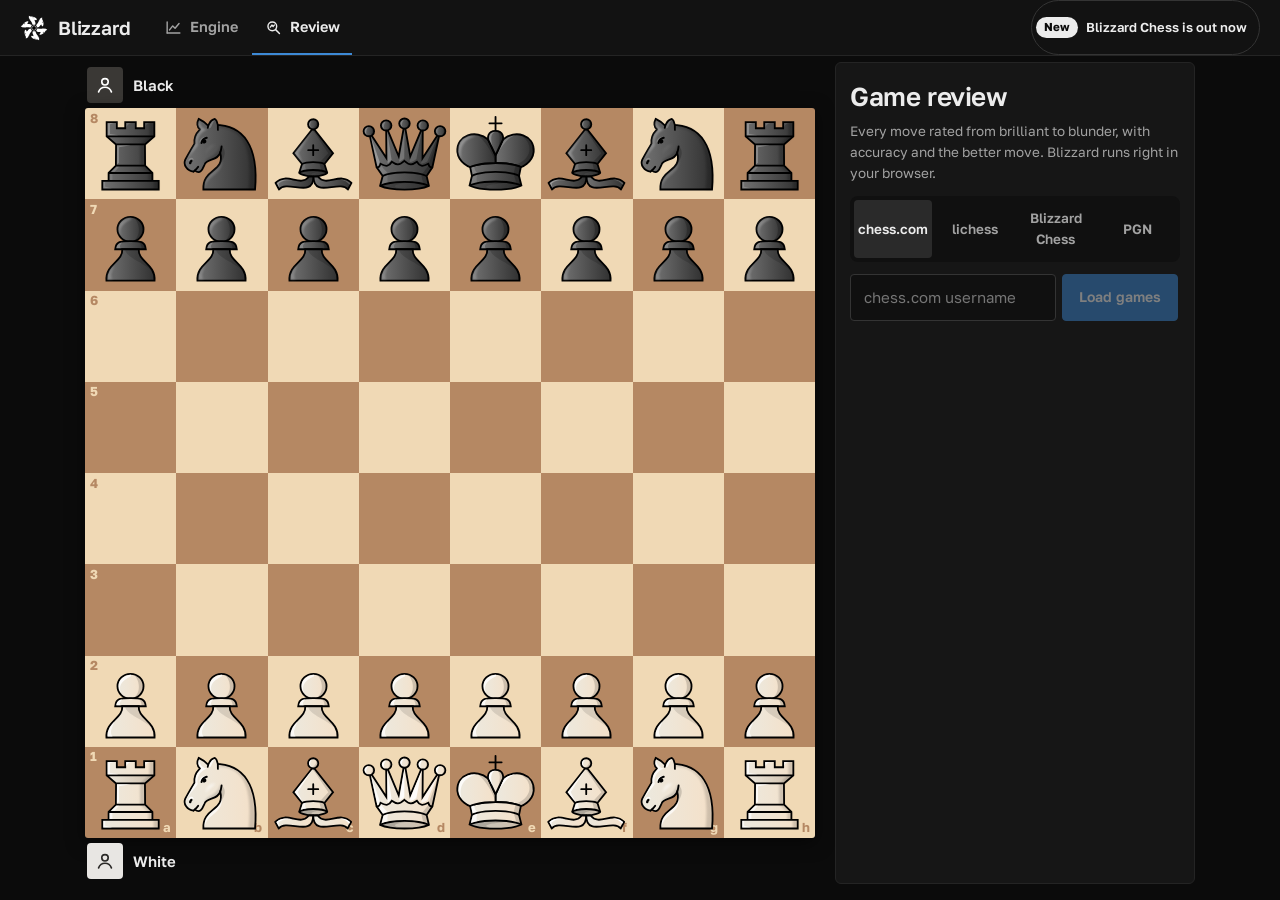
==== commit 70ddfc57: "Review page: Blizzard 1.0 engine Co-Authored-By: Claude Opus 5.5 <noreply@anthropic.com> Claude-Sess" ====
--- a/review/index.html
+++ b/review/index.html
@@ -9,8 +9,8 @@
   <link rel="icon" href="favicon.svg" type="image/svg+xml">
   <script src="engine/engine.js"></script>
   <script src="engine/book.js" defer></script>
-  <script type="module" crossorigin src="./assets/review-DH5Cgjk-.js"></script>
-  <link rel="stylesheet" crossorigin href="./assets/review-Bgvj8jkt.css">
+  <script type="module" crossorigin src="./assets/review-DV825iUJ.js"></script>
+  <link rel="stylesheet" crossorigin href="./assets/review-BNedZjVY.css">
 </head>
 <body>
   <div id="root"></div>
--- a/review/assets/review-BNedZjVY.css
+++ b/review/assets/review-BNedZjVY.css
@@ -0,0 +1 @@
+@font-face{font-family:Archivo;src:url(../fonts/archivo-latin-standard-normal.woff2) format("woff2");font-weight:100 900;font-stretch:62% 125%;font-display:swap}@font-face{font-family:Golos Text;src:url(../fonts/golos-text-latin-400-normal.woff2) format("woff2");font-weight:400;font-display:swap}@font-face{font-family:Golos Text;src:url(../fonts/golos-text-latin-500-normal.woff2) format("woff2");font-weight:500;font-display:swap}@font-face{font-family:Golos Text;src:url(../fonts/golos-text-latin-600-normal.woff2) format("woff2");font-weight:600;font-display:swap}@font-face{font-family:Golos Text;src:url(../fonts/golos-text-latin-700-normal.woff2) format("woff2");font-weight:700;font-display:swap}:root{--ui: "Golos Text", "Segoe UI", system-ui, -apple-system, sans-serif;--mono: ui-monospace, "Cascadia Mono", Menlo, Consolas, monospace;--c-brilliant: #2bc0d0;--c-best: #4fae5a;--c-excellent: #86b83a;--c-good: #86a883;--c-book: #8f84dc;--c-inaccuracy: #e8b52c;--c-miss: #e0558c;--c-mistake: #ec8130;--c-blunder: #e0463f;--panel-w: 360px;--pbar: 46px;--topbar: 0px;--bs: calc(min(calc(100vh - var(--topbar) - 2 * var(--pbar) - 22px), calc(100vw - var(--rail) - var(--panel-w) - 100px), 1180px) * var(--bs-scale, 1))}:root,[data-skin=dark]{color-scheme:dark;--bg: #0b0b0b;--panel: #161616;--raised: #1f1f1f;--raised-2: #2a2a2a;--line: #242424;--line-2: #343434;--inset: #101010;--zebra: #141414;--bar: #121212;--text: #ececec;--muted: #a2a2a2;--faint: #6c6c6c;--accent: #3d8ad6;--accent-hover: #5a9fe4;--accent-ink: #ffffff;--accent-edge: transparent;--sel: #23466b;--sel-ink: #ffffff;--chip-on: #3d8ad6;--chip-on-ink: #ffffff;--r: 4px;--r-lg: 6px;--r-btn: 4px;--disp: "Golos Text", system-ui, sans-serif;--disp-stretch: 100%;--disp-weight: 600;--disp-track: -.015em;--rail: 0px;--topbar: 56px;--shadow: 0 4px 18px rgba(0, 0, 0, .55);--clock-run: #ececec;--clock-run-ink: #111}[data-skin=light]{color-scheme:light;--bg: #ecebe9;--panel: #ffffff;--raised: #f4f3f1;--raised-2: #e6e4e1;--line: #dcdad6;--line-2: #c9c6c1;--inset: #f7f6f4;--zebra: #f1efec;--bar: #ffffff;--text: #2b2a28;--muted: #6a6762;--faint: #9a968f;--accent: #3b82c4;--accent-hover: #2f6ea8;--accent-ink: #ffffff;--sel: #d6e6f5;--sel-ink: #1b3f63;--chip-on: #3b82c4;--chip-on-ink: #ffffff;--shadow: 0 2px 10px rgba(60, 50, 40, .18);--clock-run: #2b2a28;--clock-run-ink: #fff}*{box-sizing:border-box}html,body{margin:0;background:var(--bg);color:var(--text)}body{font:15px/1.55 var(--ui);-webkit-font-smoothing:antialiased}a{color:var(--text);text-underline-offset:3px;text-decoration-thickness:1px}a:hover{color:var(--muted)}button,input,textarea,select{font:inherit;color:inherit}button{cursor:pointer}:focus-visible{outline:2px solid var(--accent);outline-offset:2px;border-radius:6px}[hidden]{display:none!important}svg{flex:none}h1,h2,h3{font-family:var(--disp);font-stretch:var(--disp-stretch);font-weight:var(--disp-weight);letter-spacing:var(--disp-track);margin:0}p{margin:0}.muted{color:var(--muted)}.small{font-size:13.5px}.mono{font-family:var(--mono);font-size:12.5px}.row{display:flex;flex-wrap:wrap;gap:10px;align-items:center}.label{display:block;font-size:13px;font-weight:600;color:var(--muted);margin:0 0 8px}.error{color:#e5534b;font-size:14px}.toast-inline{color:var(--muted);font-size:14px;text-align:center}.app{min-height:100vh}.main{min-width:0}.rail{position:sticky;top:0;z-index:20;height:var(--topbar);display:flex;align-items:center;gap:4px;padding:0 20px;border-bottom:1px solid var(--line);background:var(--bar)}.rail-brand{display:flex;align-items:center;gap:10px;padding:0 18px 0 0;text-decoration:none;color:var(--text)}.rail-brand .logo{width:28px;height:28px;transition:transform .6s cubic-bezier(.3,.7,.3,1)}.rail-brand:hover .logo{transform:rotate(60deg)}.rail-brand:hover{color:var(--text)}.wordmark{font:600 19px/1 var(--disp);letter-spacing:-.01em}.logo-dark,[data-skin=light] .logo-light{display:none}[data-skin=light] .logo-dark{display:block}.rail-items,.rail-foot{display:flex;gap:2px;height:100%}.rail-foot{margin-left:auto}.rail-item{display:flex;align-items:center;gap:7px;padding:0 12px;height:100%;color:var(--muted);text-decoration:none;font-size:14.5px;font-weight:600;white-space:nowrap}.rail-item svg{width:19px;height:19px}.rail-item:hover{color:var(--text)}.rail-item.on{color:var(--text);box-shadow:inset 0 -2px 0 var(--accent)}.page{padding:40px clamp(20px,4vw,56px) 80px;max-width:1200px;margin:0 auto}.page.narrow{max-width:620px}.page-head{margin-bottom:28px}.page-head h1{font-size:clamp(32px,4.2vw,50px);line-height:1.05}.page-head p{color:var(--muted);margin-top:10px;max-width:62ch;font-size:16px}.page.narrow>h1{font-size:38px;margin-bottom:12px}.page.narrow>p{margin-bottom:22px}.btn{display:inline-flex;align-items:center;justify-content:center;gap:8px;padding:9px 16px;border-radius:var(--r-btn);border:1px solid var(--line-2);background:var(--raised);color:var(--text);font-weight:600;font-size:14px;line-height:1.2;white-space:nowrap;text-decoration:none;transition:background-color .15s,border-color .15s,color .15s}.btn svg{width:18px;height:18px}.btn:hover{background:var(--raised-2);color:var(--text)}.btn:disabled{opacity:.45;cursor:not-allowed}.btn.primary{background:var(--accent);border-color:var(--accent);color:var(--accent-ink);box-shadow:0 4px 0 var(--accent-edge)}.btn.primary:hover{background:var(--accent-hover);border-color:var(--accent-hover);color:var(--accent-ink)}.btn.primary:active{transform:translateY(2px);box-shadow:0 2px 0 var(--accent-edge)}.btn.ghost{background:transparent;border-color:transparent;color:var(--muted);box-shadow:none}.btn.ghost:hover{color:var(--text);background:var(--raised)}.btn.danger:hover{border-color:#e0463f;color:#e5534b}.btn.big{padding:13px 24px;font-size:16px}.btn.big svg{width:22px;height:22px}.btn[aria-pressed=true]{background:var(--chip-on);color:var(--chip-on-ink);border-color:var(--chip-on)}.link{background:none;border:0;padding:0;color:var(--text);text-decoration:underline;text-underline-offset:3px;font-weight:600}input:not([type=checkbox]),textarea{width:100%;background:var(--inset);border:1px solid var(--line-2);border-radius:var(--r);padding:11px 13px;color:var(--text)}textarea{resize:vertical;min-height:84px;font-family:var(--mono);font-size:13px;line-height:1.5}input:focus,textarea:focus{outline:none;border-color:var(--accent)}.field{display:flex;flex-direction:column}.field+.field{margin-top:12px}.field .row{margin-top:10px}.field .error{margin-top:8px}.seg{display:flex;gap:4px;padding:4px;background:var(--inset);border:1px solid var(--line);border-radius:calc(var(--r) + 4px)}.seg.wrap{flex-wrap:wrap}.seg button{flex:1;display:flex;align-items:center;justify-content:center;gap:7px;padding:8px 10px;border-radius:var(--r);border:0;background:transparent;color:var(--muted);font-weight:600;font-size:14px;white-space:nowrap}.seg button:hover{color:var(--text);background:var(--raised)}.seg button[aria-pressed=true]{background:var(--chip-on);color:var(--chip-on-ink)}.seg.small button{padding:6px 4px;font-size:12.5px}.swatch{width:14px;height:14px;border-radius:4px;border:1px solid #777}.swatch.white{background:#fff}.swatch.black{background:#000}.swatch.random{background:linear-gradient(135deg,#fff 50%,#000 50%)}.switch{display:inline-flex;align-items:center;gap:10px;cursor:pointer;font-weight:600}.switch input{position:absolute;opacity:0;width:1px;height:1px}.switch>span{width:40px;height:24px;border-radius:99px;background:var(--raised-2);position:relative;transition:background-color .15s;flex:none}.switch>span:after{content:"";position:absolute;top:3px;left:3px;width:18px;height:18px;border-radius:50%;background:var(--muted);transition:transform .15s,background-color .15s}.switch input:checked+span{background:var(--accent)}.switch input:checked+span:after{transform:translate(16px);background:var(--accent-ink)}.switch input:focus-visible+span{outline:2px solid var(--accent);outline-offset:2px}.board{--l: #f0d9b5;--d: #b58863;position:relative;width:var(--bs);aspect-ratio:1;display:grid;grid-template-columns:repeat(8,1fr);grid-template-rows:repeat(8,1fr);border-radius:3px;overflow:hidden;user-select:none;-webkit-user-select:none;touch-action:none;box-shadow:var(--shadow)}.board[data-theme=green]{--l: #eeeed2;--d: #769656}.board[data-theme=blue]{--l: #dee3e6;--d: #8ca2ad}.board[data-theme=ice]{--l: #e6eef4;--d: #7d98ad}.board[data-theme=dusk]{--l: #ebe6f3;--d: #8b7db6}.board[data-theme=marble]{--l: #e2e2de;--d: #84898f}.board[data-theme=snow]{--l: #dedede;--d: #8f8f8f}.sq{position:relative}.sq.l{background:var(--l)}.sq.d{background:var(--d)}.sq.last:before,.sq.sel:before{content:"";position:absolute;top:0;right:0;bottom:0;left:0}.sq.last:before{background:#ffdd336b}.sq.sel:before{background:#fd39}.sq.pre:after{content:"";position:absolute;top:0;right:0;bottom:0;left:0;background:#d6403880;z-index:1;pointer-events:none}.sq.check{background-image:radial-gradient(circle,#ff281ef2 0,#e61e1499 30%,#c8000000 70%)}.sq.target:after{content:"";position:absolute;top:36%;right:36%;bottom:36%;left:36%;border-radius:50%;background:#0000002e;z-index:3;pointer-events:none}.sq.cap:after{content:"";position:absolute;top:3%;right:3%;bottom:3%;left:3%;border-radius:50%;border:6px solid rgba(0,0,0,.18);z-index:3;pointer-events:none}.sq.hint:before{content:"";position:absolute;top:0;right:0;bottom:0;left:0;box-shadow:inset 0 0 0 4px var(--accent);background:#3d8ad640;z-index:1}.sq.hover{box-shadow:inset 0 0 0 4px #ffffffbf}.mark{position:absolute;top:0;right:0;bottom:0;left:0;opacity:.72;z-index:1}.coord{position:absolute;font:700 clamp(9px,calc(var(--bs) / 48),13px)/1 var(--ui);z-index:2;pointer-events:none}.coord.r{top:4%;left:5%}.coord.f{bottom:4%;right:6%}.sq.l .coord{color:var(--d)}.sq.d .coord{color:var(--l)}.pc{position:absolute;top:0;right:0;bottom:0;left:0;background-size:100% 100%;z-index:2;cursor:grab;will-change:transform}.pc.dragging{opacity:.3}.arrows{position:absolute;top:0;right:0;bottom:0;left:0;width:100%;height:100%;pointer-events:none;z-index:4}.drag-ghost{position:fixed;transform:translate(-50%,-50%);background-size:100% 100%;pointer-events:none;z-index:1000;cursor:grabbing}.badge{position:absolute;top:-9%;right:-9%;width:46%;height:46%;z-index:6;filter:drop-shadow(0 1px 2px rgba(0,0,0,.5));pointer-events:none}.badge svg{display:block}.promo{position:absolute;width:12.5%;height:50%;display:flex;flex-direction:column;z-index:20;background:#fff;box-shadow:0 6px 24px #0009;border-radius:4px;overflow:hidden}.promo button{flex:1;border:0;background-color:#fff;background-size:88%;background-position:center;background-repeat:no-repeat}.promo button:hover{background-color:#d4d4d4}.cls-brilliant{--cc: var(--c-brilliant)}.cls-best{--cc: var(--c-best)}.cls-excellent{--cc: var(--c-excellent)}.cls-good{--cc: var(--c-good)}.cls-book{--cc: var(--c-book)}.cls-inaccuracy{--cc: var(--c-inaccuracy)}.cls-miss{--cc: var(--c-miss)}.cls-mistake{--cc: var(--c-mistake)}.cls-blunder{--cc: var(--c-blunder)}.game-layout{display:flex;gap:20px;padding:6px clamp(12px,2vw,28px) 10px;align-items:flex-start;justify-content:center}.board-resize{position:absolute;right:-3px;bottom:-3px;width:18px;height:18px;z-index:6;cursor:nwse-resize;touch-action:none;opacity:0;transition:opacity .15s}.board:hover .board-resize,.board-resize.on{opacity:1}.board-resize:before{content:"";position:absolute;right:4px;bottom:4px;width:9px;height:9px;background:linear-gradient(135deg,transparent 45%,rgba(255,255,255,.85) 45%,rgba(255,255,255,.85) 55%,transparent 55%,transparent 70%,rgba(255,255,255,.85) 70%,rgba(255,255,255,.85) 80%,transparent 80%);filter:drop-shadow(0 0 1px rgba(0,0,0,.8))}@media (hover: none){.board-resize{display:none}}.board-col{display:flex;flex-direction:column;flex:none}.board-col.with-eval{flex-direction:row;gap:10px;align-items:center}.board-stack{display:flex;flex-direction:column}.side-panel{width:var(--panel-w);flex:none;display:flex;flex-direction:column;gap:12px;background:var(--panel);border:1px solid var(--line);border-radius:var(--r-lg);padding:14px;max-height:calc(100vh - var(--topbar) - 40px);position:sticky;top:calc(var(--topbar) + 20px)}.panel-head{display:flex;align-items:center;gap:12px}.panel-head div{display:flex;flex-direction:column;line-height:1.25}.panel-head span{color:var(--muted);font-size:13px}.pbar{height:var(--pbar);display:flex;align-items:center;gap:10px;padding:0 2px;position:relative}.pbar-who{display:flex;align-items:center;gap:10px;min-width:0;padding:3px 8px 3px 3px;margin-left:-3px;border:0;border-radius:var(--r-lg);background:none;color:inherit;font:inherit;text-align:left;cursor:pointer}.pbar-who:hover,.pbar-who[aria-expanded=true]{background:var(--raised)}.player-card{position:absolute;left:0;z-index:40;width:min(330px,calc(100vw - 24px));padding:16px;display:flex;flex-direction:column;gap:12px;background:var(--panel);border:1px solid var(--line-2);border-radius:var(--r-lg);box-shadow:0 18px 50px #00000080;animation:card-in .14s ease-out}.player-card.top{top:calc(100% - 2px)}.player-card.bottom{bottom:calc(100% - 2px)}@keyframes card-in{0%{opacity:0;transform:translateY(-4px)}to{opacity:1;transform:none}}.pc-head{display:flex;align-items:center;gap:12px}.pc-head>div{display:flex;flex-direction:column;gap:4px;min-width:0}.pc-name{font-size:18px;display:flex;align-items:center;overflow:hidden;text-overflow:ellipsis;white-space:nowrap}.pc-meta{color:var(--muted);font-size:13px;display:flex;gap:10px}.pc-ratings{display:grid;grid-template-columns:1fr 1fr;gap:6px}.pc-ratings span{display:grid;grid-template-columns:18px 1fr auto;align-items:center;gap:6px;padding:7px 9px;border-radius:var(--r);background:var(--inset);font-size:13px}.pc-ratings span:last-child{grid-column:1 / -1}.pc-ratings svg{width:15px;height:15px;color:var(--faint)}.pc-ratings em{font-style:normal;color:var(--muted)}.pc-ratings b{font-variant-numeric:tabular-nums}.pc-ratings .cur{box-shadow:inset 0 0 0 1px var(--accent)}.pc-ratings .cur svg{color:var(--accent)}.pc-games{margin:0;font-size:13px;color:var(--muted)}.pc-games .w{color:var(--c-best)}.pc-games .l{color:var(--c-blunder)}.pc-actions{display:flex;gap:8px;flex-wrap:wrap}.pc-actions .btn{margin-top:0;text-decoration:none}.pc-actions .btn svg{width:15px;height:15px}.avatar{width:36px;height:36px;border-radius:var(--r);display:grid;place-items:center;overflow:hidden;flex:none}.avatar.white{background:#e8e6e3;color:#2b2a28}.avatar.black{background:#3a3835;color:#fff}.avatar svg{width:22px;height:22px}.pname{display:flex;flex-direction:column;line-height:1.2;min-width:0}.pname b{font-weight:600;white-space:nowrap;overflow:hidden;text-overflow:ellipsis}.pname span{color:var(--muted);font-size:12.5px;white-space:pre}.clock{margin-left:auto;min-width:124px;padding:7px 12px 7px 10px;border-radius:var(--r);background:var(--raised);color:var(--muted);font:600 23px/1 var(--ui);font-variant-numeric:tabular-nums;display:flex;align-items:center;justify-content:space-between;gap:10px}.clock-face{width:18px;height:18px;flex:none;opacity:.55}.clock-face .hand{transform-origin:12px 12px}.clock.run .clock-face{opacity:1}.clock.run .clock-face .hand{animation:clock-hand 4s steps(8) infinite}@keyframes clock-hand{to{transform:rotate(360deg)}}.clock.run.low .clock-time{animation:clock-low 1s steps(2) infinite}@keyframes clock-low{50%{opacity:.55}}.clock.run{background:var(--clock-run);color:var(--clock-run-ink)}.clock.run.low{background:#e0463f;color:#fff}.thinking{display:inline-flex;gap:4px;margin-left:6px}.thinking i{width:6px;height:6px;border-radius:50%;background:var(--muted);animation:blink 1.2s infinite}.thinking i:nth-child(2){animation-delay:.2s}.thinking i:nth-child(3){animation-delay:.4s}@keyframes blink{0%,80%,to{opacity:.25}40%{opacity:1}}.moves{flex:1 1 auto;min-height:120px;overflow-y:auto;background:var(--inset);border-radius:var(--r);padding:6px}.empty-moves{color:var(--faint);padding:10px;font-size:14px}.mrow{display:grid;grid-template-columns:38px 1fr 1fr;align-items:center}.mrow:nth-child(2n){background:var(--zebra)}.mnum{color:var(--faint);font-size:13px;padding-left:6px;font-variant-numeric:tabular-nums}.mv{display:flex;align-items:center;gap:6px;padding:5px 8px;border:0;background:transparent;border-radius:4px;text-align:left;font-weight:600;font-size:14.5px}.mv:hover{background:var(--raised-2)}.mv.cur{background:var(--sel);color:var(--sel-ink)}.mv.empty{color:var(--faint);cursor:default}.mini{flex:none}.navbtns{display:grid;grid-template-columns:repeat(5,1fr);gap:6px}.navbtns button{height:40px;border-radius:var(--r);border:1px solid var(--line-2);background:var(--raised);display:grid;place-items:center;color:var(--text)}.navbtns button:hover:not(:disabled){background:var(--raised-2)}.navbtns button:disabled{opacity:.35;cursor:default}.navbtns svg{width:20px;height:20px}.actions{display:grid;grid-template-columns:repeat(auto-fit,minmax(96px,1fr));gap:6px}.actions .btn{padding:9px 8px}.result-card{border-radius:var(--r-lg);padding:16px;background:var(--raised);border:1px solid var(--line-2);text-align:center}.result-card h2{font-size:28px}.result-card.win h2{color:var(--accent)}.result-card p{color:var(--muted);margin:4px 0 14px}.result-card .row{justify-content:center}.evalbar{position:relative;width:22px;height:var(--bs);border-radius:3px;background:#403d39;overflow:hidden;flex:none}.evalbar .fill{position:absolute;left:0;right:0;bottom:0;background:#f4f4f2;transition:height .35s ease}.evalbar.flipped .fill{bottom:auto;top:0}.elabel{position:absolute;left:0;right:0;text-align:center;font:700 9.5px/1 var(--ui);z-index:1}.elabel.low{bottom:6px;color:#000}.elabel.high{top:6px;color:#fff}.evalbar.flipped .elabel.low{bottom:auto;top:6px}.evalbar.flipped .elabel.high{top:auto;bottom:6px}.bots-grid{display:grid;grid-template-columns:1fr 340px;gap:28px;align-items:start}.bot-list{list-style:none;margin:0;padding:0;display:grid;grid-template-columns:repeat(auto-fill,minmax(220px,1fr));gap:8px}.bot-row{width:100%;display:flex;align-items:center;gap:12px;padding:10px;border-radius:var(--r-lg);border:1px solid var(--line);background:var(--panel);text-align:left}.bot-row:hover{border-color:var(--line-2);background:var(--raised)}.bot-row.on{border-color:var(--accent);background:var(--raised);box-shadow:inset 0 0 0 1px var(--accent)}.bot-name{display:flex;flex-direction:column;line-height:1.25}.bot-name span{color:var(--muted);font-size:13px}.bot-av{position:relative;display:grid;place-items:center;border-radius:var(--r);flex:none;overflow:hidden}.bot-av img{width:62%;height:62%;opacity:.9}.bot-av b{position:absolute;right:4px;bottom:2px;font:800 12px/1 var(--ui)}.bot-card{position:sticky;top:calc(var(--topbar) + 24px);display:flex;flex-direction:column;align-items:center;gap:6px;text-align:center;padding:26px 22px;border:1px solid var(--line);border-radius:var(--r-lg);background:var(--panel)}.bot-card h2{font-size:28px;margin-top:10px}.bot-elo{color:var(--muted);font-weight:600}.bot-about{color:var(--muted);margin:6px 0 14px;min-height:3em}.bot-card .field{width:100%;text-align:left;margin-bottom:14px}.bot-card .btn.big{width:100%;margin-top:4px}.home{overflow:hidden}.hero{position:relative;display:grid;grid-template-columns:minmax(0,1.15fr) minmax(0,1fr);gap:clamp(24px,3vw,56px);align-items:center;padding:64px clamp(20px,5vw,80px);max-width:1320px;margin:0 auto}.hero-text,.demo{position:relative;z-index:1}.lede{font-size:clamp(17px,1.5vw,20px);color:var(--muted);max-width:36ch;margin:26px 0 30px}.hero-note{margin-top:22px;color:var(--muted);font-size:14px}.demo{margin:0;justify-self:center;--bs: min(540px, 36vw, calc(100vh - var(--topbar) - 220px))}.demo figcaption{margin-top:14px;color:var(--muted);font-size:13px;max-width:var(--bs);min-height:2.6em}.demo figcaption b{color:var(--text)}.hero h1{font-size:clamp(46px,5vw,80px);line-height:1}.features{display:grid;grid-template-columns:repeat(4,1fr);border-top:1px solid var(--line);border-bottom:1px solid var(--line)}.feature{padding:36px clamp(20px,2.4vw,36px) 40px;text-decoration:none;border-right:1px solid var(--line);transition:background-color .2s;color:var(--text)}.feature:last-child{border-right:0}.feature:hover{background:var(--panel);color:var(--text)}.feature svg{width:30px;height:30px;margin-bottom:22px}.feature h2{font-size:22px}.feature p{color:var(--muted);margin-top:10px;max-width:34ch}.features{background:var(--panel)}.feature svg{color:var(--accent)}.home-recent{padding:48px clamp(20px,5vw,80px) 0;max-width:900px}.home-recent h2{font-size:24px;margin-bottom:16px}.foot{padding:56px clamp(20px,5vw,80px) 64px;color:var(--muted);font-size:14px;display:flex;flex-wrap:wrap;justify-content:space-between;gap:12px}.review-home{display:grid;grid-template-columns:1fr 1fr;gap:32px;align-items:start}.import textarea{min-height:220px;margin-bottom:12px}.import .error{margin-bottom:12px}.empty{border:1px dashed var(--line-2);border-radius:var(--r-lg);padding:22px;color:var(--muted);display:flex;flex-direction:column;gap:14px;align-items:flex-start}.game-list{list-style:none;margin:0;padding:0;display:flex;flex-direction:column;gap:6px}.game-row{display:grid;grid-template-columns:52px 1fr auto;gap:14px;align-items:center;padding:10px 14px;border-radius:var(--r-lg);border:1px solid var(--line);background:var(--panel);text-decoration:none;color:var(--text)}.game-row:hover{border-color:var(--line-2);background:var(--raised);color:var(--text)}.res{font:800 15px/1 var(--ui);text-align:center;padding:9px 0;border-radius:var(--r);background:var(--raised-2)}.res.win{background:var(--c-best);color:#fff}.res.loss{background:transparent;border:1px solid var(--line-2);color:var(--muted)}.players{display:flex;flex-direction:column;line-height:1.3;min-width:0}.players b,.players span{white-space:nowrap;overflow:hidden;text-overflow:ellipsis}.players span{color:var(--muted)}.game-row .meta{color:var(--faint);font-size:12.5px;text-align:right;line-height:1.35}.tabs{display:grid;grid-template-columns:1fr 1fr;gap:4px;padding:4px;background:var(--inset);border-radius:calc(var(--r) + 4px)}.tabs button{border:0;background:transparent;padding:8px;border-radius:var(--r);color:var(--muted);font-weight:600}.tabs button[aria-selected=true]{background:var(--raised-2);color:var(--text)}.progress{position:relative;font-size:13px;color:var(--muted);padding-bottom:8px}.progress i{position:absolute;left:0;bottom:0;height:3px;border-radius:3px;background:var(--accent);transition:width .3s;z-index:1}.progress:after{content:"";position:absolute;left:0;right:0;bottom:0;height:3px;border-radius:3px;background:var(--raised-2)}.coach{display:flex;gap:12px;align-items:flex-start;padding:12px;border-radius:var(--r-lg);background:var(--raised);border-left:3px solid var(--cc, var(--line-2))}.coach b{display:block;font-weight:600}.coach em{font-style:normal;color:var(--cc, var(--muted))}.coach p{color:var(--muted);font-size:14px;margin-top:3px}.coach p strong{color:var(--text)}.coach .opening{color:var(--faint);font-size:12.5px;margin-top:6px}.coach-av{width:34px;height:34px;border-radius:50%;background:#fff;display:grid;place-items:center;flex:none}.coach-av img{width:24px;height:24px;filter:invert(1)}.cls-svg{flex:none;display:inline-block}.counts .cls-icon{width:20px;height:20px;margin-right:8px;vertical-align:-5px}.graph{width:100%;height:72px;border-radius:var(--r);cursor:pointer;display:block;flex:none}.graph .bg{fill:#403d39}.graph .area{fill:#f4f4f2}.graph .mid{stroke:#888;stroke-width:.6;stroke-dasharray:3 3}.graph .cur{stroke:#f7c631;stroke-width:1.6;vector-effect:non-scaling-stroke}.graph .dot{fill:var(--cc);stroke:#000;stroke-width:1;vector-effect:non-scaling-stroke}.summary{overflow-y:auto;min-height:0;flex:1 1 auto}.acc-row{display:grid;grid-template-columns:1fr auto 1fr;align-items:end;gap:10px;text-align:center}.acc{display:flex;flex-direction:column;gap:6px;min-width:0}.acc span{font-size:12.5px;color:var(--muted);white-space:nowrap;overflow:hidden;text-overflow:ellipsis}.acc b{font:800 26px/1 var(--ui);padding:10px 0;border-radius:var(--r)}.acc.white b{background:#f4f4f2;color:#1d1c1a}.acc.black b{background:#403d39;color:#fff}[data-skin=light] .acc.white b{box-shadow:inset 0 0 0 1px var(--line-2)}.acc-label{font-size:12.5px;color:var(--muted);padding-bottom:12px}.acc-row.perf{margin-top:10px;align-items:center}.acc-row.perf b{font:700 18px/1 var(--ui)}.acc-row.perf .acc-label{padding:0}.counts{width:100%;border-collapse:collapse;margin-top:12px;font-size:14px}.counts th{font-weight:600;text-align:left;padding:5px 0}.counts td.n{width:44px;text-align:center;font-weight:700;font-variant-numeric:tabular-nums;color:var(--cc)}.counts tr+tr{border-top:1px solid var(--line)}.engine-head{display:flex;justify-content:space-between;align-items:center;font-size:14px}.lines{display:flex;flex-direction:column;gap:4px;min-height:40px}.line{display:flex;gap:10px;align-items:baseline;padding:6px 8px;border:0;border-radius:var(--r);background:var(--inset);text-align:left;font-size:13.5px;overflow:hidden;color:var(--text)}.line:hover{background:var(--raised-2)}.line b{flex:none;min-width:52px;padding:2px 6px;border-radius:4px;background:#f4f4f2;color:#1d1c1a;text-align:center;font-variant-numeric:tabular-nums}[data-skin=light] .line b{box-shadow:inset 0 0 0 1px var(--line-2)}.line span{white-space:nowrap;overflow:hidden;text-overflow:ellipsis;color:var(--muted)}.side-panel textarea{min-height:60px}.auth .btn.big{width:100%}.google svg{width:20px;height:20px}.or{display:flex;align-items:center;gap:12px;color:var(--faint);font-size:13px;margin:20px 0}.or:before,.or:after{content:"";flex:1;height:1px;background:var(--line-2)}.form{display:flex;flex-direction:column;gap:6px;margin-bottom:14px}.form .label{margin-top:8px;margin-bottom:2px}.form .btn{margin-top:12px}.switch-mode{color:var(--muted);text-align:center}.settings h2.label{margin-top:28px}.themes{display:flex;flex-wrap:wrap;gap:8px}.theme{display:flex;align-items:center;gap:8px;padding:7px 14px 7px 8px;border-radius:var(--r-btn);border:1px solid var(--line-2);background:var(--raised);font-weight:600;font-size:14px}.theme[aria-pressed=true]{border-color:var(--accent);box-shadow:inset 0 0 0 1px var(--accent)}.swatch4{width:22px;height:22px;border-radius:5px}.preview{--bs: min(300px, 100%);margin:18px 0 8px}.credit{margin-top:8px}.theme img{display:block}.toggle-row{display:flex;justify-content:space-between;align-items:center;gap:16px;padding:14px 0;border-bottom:1px solid var(--line);cursor:pointer}.toggle-row>span:first-child{display:flex;flex-direction:column}.toggle-row .muted{font-size:13.5px}.notice{display:flex;flex-direction:column;gap:10px;padding:12px 14px;border-radius:var(--r-lg);background:var(--raised);border:1px solid var(--line-2);font-size:14px}.notice.warn{border-color:#b8892b}.notice.big{flex-direction:row;align-items:center;justify-content:space-between;gap:16px;padding:16px 18px;margin-bottom:28px;font-size:15px}.online-grid{display:grid;grid-template-columns:minmax(0,1fr) 340px;gap:36px;align-items:start}.section-gap{margin-top:36px}.online-count{color:var(--faint)}.tc-grid{display:grid;grid-template-columns:repeat(auto-fill,minmax(150px,1fr));gap:8px}.tc{position:relative;display:flex;flex-direction:column;align-items:flex-start;gap:2px;padding:16px 16px 14px;min-height:92px;border-radius:var(--r-lg);border:1px solid var(--line);background:var(--panel);text-align:left;color:var(--text)}.tc b{font:var(--disp-weight) 24px/1.1 var(--disp);font-stretch:var(--disp-stretch);letter-spacing:-.02em}.tc span{color:var(--muted);font-size:13px}.tc small{position:absolute;top:14px;right:14px;color:var(--faint);font-size:12px;font-weight:600}.tc:hover:not(:disabled){border-color:var(--line-2);background:var(--raised)}.tc.on,.tc.on:hover:not(:disabled){background:var(--accent);color:var(--accent-ink);border-color:var(--accent)}.tc.on span{color:inherit;opacity:.8}.tc:disabled{opacity:.5;cursor:not-allowed}.tc .waiting{position:absolute;right:14px;bottom:14px}.waiting{display:inline-flex;gap:5px}.waiting i{width:7px;height:7px;border-radius:50%;background:currentColor;animation:blink 1.2s infinite}.waiting i:nth-child(2){animation-delay:.2s}.waiting i:nth-child(3){animation-delay:.4s}.friend{display:flex;flex-direction:column;gap:14px;max-width:520px}.friend .field+.field{margin-top:0}.side-box{padding:18px;border:1px solid var(--line);border-radius:var(--r-lg);background:var(--panel);margin-bottom:14px;display:flex;flex-direction:column;gap:12px}.side-box .label{margin:0}.leaders{margin:0;padding:0;list-style:none;counter-reset:lb}.leaders li{counter-increment:lb;display:flex;align-items:center;gap:10px;padding:8px 2px;border-bottom:1px solid var(--line)}.leaders li:before{content:counter(lb);width:20px;color:var(--faint);font-size:13px;font-variant-numeric:tabular-nums}.leaders a{flex:1;text-decoration:none;font-weight:600}.leaders b{font-variant-numeric:tabular-nums}.tc-chip{width:40px;height:40px;border-radius:var(--r);background:var(--raised-2);display:grid;place-items:center;flex:none}.tc-chip svg{width:22px;height:22px}.invite>p{margin-bottom:22px}.copy-row{display:flex;gap:8px;margin-bottom:22px}.copy-row input{font-family:var(--mono);font-size:13px}.invite .waiting{display:flex;margin:4px 0 20px;color:var(--muted)}.invite .btn.big{margin-bottom:12px}.profile-head{display:flex;justify-content:space-between;align-items:flex-end;gap:20px;flex-wrap:wrap}.ratings{display:grid;grid-template-columns:repeat(5,1fr);gap:8px;margin-bottom:14px}.rating{display:flex;flex-direction:column;gap:4px;padding:18px;border-radius:var(--r-lg);border:1px solid var(--line);background:var(--panel)}.rating span{color:var(--muted);font-size:13px;font-weight:600}.rating .r-head{display:flex;align-items:center;gap:7px}.rating .r-head svg{width:17px;height:17px;color:var(--faint)}.rating.main{border-color:var(--line-2);background:linear-gradient(180deg,var(--raised),var(--panel))}.rating.main .r-head svg{color:var(--accent)}.rating b{font:var(--disp-weight) 36px/1 var(--disp);font-stretch:var(--disp-stretch);letter-spacing:-.02em}.rating small{color:var(--faint);font-size:12.5px}.profile-games{max-width:720px}.coach-head{display:flex;justify-content:flex-end;margin-bottom:-6px}.small-switch{font-size:13px;color:var(--muted)}.small-switch>span{width:32px;height:19px}.small-switch>span:after{width:13px;height:13px}.small-switch input:checked+span:after{transform:translate(13px)}.small-btn{padding:6px 10px;font-size:13px;margin-top:8px}@media (min-width: 861px){.fixed-panel .side-panel{height:calc(var(--bs) + 2 * var(--pbar));max-height:none}.fixed-panel .side-panel>*{flex-shrink:0}.fixed-panel .side-panel>.moves,.fixed-panel .side-panel>.summary{flex:1 1 0;min-height:0}.fixed-panel .coach{height:128px;overflow-y:auto}.fixed-panel .toast-inline{position:absolute;left:0;right:0;bottom:-28px}}.progress.done i{display:none}.progress.done:after{display:none}.puzzle-bar{gap:12px;font-size:16px}.turn{width:22px;height:22px;border-radius:4px;border:1px solid var(--line-2);flex:none}.turn.white{background:#f4f4f2}.turn.black{background:#1d1c1a}.puzzle-rating{display:flex;align-items:baseline;gap:10px;padding:4px 2px}.puzzle-rating span{color:var(--muted);font-size:13px;font-weight:600;flex:1}.puzzle-rating b{font:700 30px/1 var(--ui);font-variant-numeric:tabular-nums}.puzzle-rating em{font-style:normal;font-weight:700}.puzzle-rating em.up{color:var(--c-best)}.puzzle-rating em.down{color:var(--c-blunder)}.puzzle-msg{padding:14px;border-radius:var(--r-lg);background:var(--raised);border-left:3px solid var(--line-2);font-size:14.5px}.puzzle-msg .muted{display:block;margin-top:4px;font-size:13px}.puzzle-msg.wrong,.puzzle-msg.failed{border-left-color:var(--c-blunder)}.puzzle-msg.solved{border-left-color:var(--c-best)}.puzzle-meta{display:flex;flex-direction:column;gap:2px;color:var(--muted);font-size:13.5px}.puzzle-meta b{color:var(--text)}.puzzle .actions .btn.big{grid-column:1 / -1}.history{display:flex;flex-wrap:wrap;gap:4px;min-height:12px}.history i{width:12px;height:12px;border-radius:3px}.history i.ok{background:var(--c-best)}.history i.bad{background:var(--c-blunder)}.tabs.four{grid-template-columns:repeat(4,1fr)}.tabs.four button{font-size:13.5px;padding:8px 4px}.tab-body{flex:1 1 0;min-height:0;overflow-y:auto;display:flex;flex-direction:column;gap:12px;padding-right:2px}.fixed-panel .side-panel>.tab-body{flex:1 1 0}.tab-foot{margin-top:auto}.tc-grid.compact{grid-template-columns:repeat(3,1fr);gap:6px}.tc-grid.compact .tc{min-height:70px;padding:11px 11px 10px}.tc-grid.compact .tc b{font-size:19px}.tc-grid.compact .tc span{font-size:12px}.tc-grid.compact .tc small{top:auto;bottom:10px;right:10px;font-size:11.5px}.tc-grid.compact .tc .waiting{right:10px;bottom:10px}.bot-grid{list-style:none;margin:0;padding:0;display:grid;grid-template-columns:1fr 1fr;gap:6px}.bot-chip{width:100%;display:flex;align-items:center;gap:9px;padding:6px;border-radius:var(--r-lg);border:1px solid var(--line);background:var(--inset);text-align:left;color:var(--text)}.bot-chip:hover{background:var(--raised);border-color:var(--line-2)}.bot-chip.on{border-color:var(--accent);box-shadow:inset 0 0 0 1px var(--accent);background:var(--raised)}.bot-chip>span{display:flex;flex-direction:column;line-height:1.2;min-width:0}.bot-chip b{font-size:13.5px;white-space:nowrap;overflow:hidden;text-overflow:ellipsis}.bot-chip>span>span{color:var(--muted);font-size:12px}.bot-chip .bot-av b{font-size:10px}.bot-about{color:var(--muted);min-height:2.6em;margin:0}.tab-body .field+.field{margin-top:0}.tab-body .field .label{margin-bottom:6px}.tab-body .seg button{padding:7px 6px;font-size:13px}.btn.wide{width:100%}.tab-body .push{margin-top:auto}.daily-games{display:flex;flex-direction:column}.daily-games .label{margin-bottom:2px}.daily-games .friend-row{text-decoration:none;color:var(--text)}.dg-name{flex:1;font-weight:600}.vs-friend{display:flex;align-items:center;gap:10px;padding:10px 12px;border-radius:var(--r-lg);background:var(--raised);border:1px solid var(--accent)}.vs-friend span{flex:1}.friend-row.on a{color:var(--accent)}.rail-item.icon-only{padding:0 10px}.rail-item.icon-only svg{width:21px;height:21px}.tab-body .btn.big.wide{margin-top:auto}.friend-list{display:flex;flex-direction:column;gap:2px}.friend-row{display:flex;align-items:center;gap:10px;padding:7px 4px;border-bottom:1px solid var(--line)}.friend-row a{flex:1;font-weight:600;text-decoration:none;min-width:0;overflow:hidden;text-overflow:ellipsis;white-space:nowrap}.friend-row .btn{margin-top:0}.dot{width:9px;height:9px;border-radius:50%;background:var(--faint);flex:none}.dot.on{background:var(--c-best)}.search{position:relative}.search-results{display:flex;flex-direction:column;margin-top:6px;border:1px solid var(--line-2);border-radius:var(--r);background:var(--panel);overflow:hidden}.search-results a,.search-results button{padding:9px 12px;text-decoration:none;font-weight:600;text-align:left;border:0;background:transparent;color:var(--text)}.search-results a:hover,.search-results button:hover{background:var(--raised)}.search-results p{padding:9px 12px}.search-results.drop{position:absolute;top:100%;left:0;right:0;z-index:40;box-shadow:var(--shadow)}.top-search{position:relative;display:flex;align-items:center;margin-right:8px}.top-search input{width:190px;padding:7px 11px;font-size:13.5px}.rail-item{position:relative}.badge-dot{position:absolute;top:14px;right:6px;width:8px;height:8px;border-radius:50%;background:var(--c-blunder)}.toasts{position:fixed;left:18px;bottom:18px;z-index:60;display:flex;flex-direction:column;gap:8px;width:min(340px,calc(100vw - 32px))}.toast{background:var(--panel);border:1px solid var(--line-2);border-left:3px solid var(--accent);border-radius:var(--r-lg);padding:12px 14px;box-shadow:var(--shadow);display:flex;flex-direction:column;gap:6px;font-size:14px}.toast .row{gap:6px}.toast .btn{margin-top:0}.profile-grid{display:grid;grid-template-columns:minmax(0,1fr) 320px;gap:28px;align-items:start}.games-head{display:flex;align-items:center;justify-content:space-between;gap:12px;margin-bottom:10px}.games-head .label{margin:0}.games-head .seg{width:220px}.hint-line{margin-top:10px}.tabs.five{grid-template-columns:repeat(5,1fr)}.tabs.five button{font-size:13px;padding:8px 2px}.tabs.three{grid-template-columns:repeat(3,1fr)}.ava-img{display:inline-grid;place-items:center;border-radius:22%;overflow:hidden;flex:none;vertical-align:middle}.ava-img img{width:86%;height:86%}.ava-img.round{border-radius:50%}.ava-img.art svg{display:block}.ava-img img.ava-photo{width:100%;height:100%;object-fit:cover}.ava-wrap{position:relative;display:inline-flex;flex:none}.ava-online{position:absolute;right:-2px;bottom:-2px;width:11px;height:11px;border-radius:50%;background:var(--c-best);box-shadow:0 0 0 2.5px var(--panel)}.ava-online.big{width:20px;height:20px;right:4px;bottom:4px;box-shadow:0 0 0 4px var(--panel)}.ava-img.empty{background:var(--raised-2);color:var(--muted)}.ava-img.empty svg{width:58%;height:58%}.avatar:has(.ava-img){background:none}.avatar .ava-img{width:100%!important;height:100%!important}.flag{display:inline-block;vertical-align:-1px;margin-left:7px;border-radius:2px;box-shadow:0 0 0 1px #ffffff1f}.pname b{display:flex;align-items:center}.chat{flex:none;height:168px;display:flex;flex-direction:column;gap:6px}.chat-msgs{flex:1;min-height:0;overflow-y:auto;background:var(--inset);border-radius:var(--r);padding:8px 10px;font-size:13.5px}.chat-msgs p{margin:0 0 3px;overflow-wrap:anywhere}.chat-msgs b{color:var(--accent);margin-right:4px}.chat-quick{display:flex;gap:4px;overflow-x:auto;scrollbar-width:none}.chat-quick button{flex:none;border:1px solid var(--line-2);background:var(--raised);color:var(--muted);border-radius:999px;padding:3px 9px;font-size:12px}.chat-quick button:hover{color:var(--text)}.chat-input input{padding:7px 10px;font-size:13.5px}.watch-list{list-style:none;margin:0;padding:0;display:flex;flex-direction:column;gap:6px}.watch-row{display:grid;grid-template-columns:1fr auto;grid-template-rows:auto auto;gap:4px 10px;padding:9px 11px;border-radius:var(--r-lg);border:1px solid var(--line);background:var(--inset);text-decoration:none;color:var(--text)}.watch-row:hover{border-color:var(--line-2);background:var(--raised);color:var(--text)}.watch-row .wp{display:flex;align-items:center;gap:7px;min-width:0;font-size:13.5px}.watch-row .wp b{overflow:hidden;text-overflow:ellipsis;white-space:nowrap}.watch-row .wp em{font-style:normal;color:var(--faint);font-size:12px}.watch-row .meta{grid-column:2;grid-row:1 / 3;align-self:center;text-align:right;color:var(--faint);font-size:12px}.leaders li .ava-img{margin-right:2px}.book{display:flex;flex-direction:column;gap:8px;overflow-y:auto;flex:0 1 auto;max-height:380px}.book-name{font-weight:600}.book-table{width:100%;border-collapse:collapse;font-size:13.5px}.book-table th{text-align:left;color:var(--faint);font-weight:600;font-size:12px;padding:4px}.book-table td{padding:6px 4px;border-top:1px solid var(--line)}.book-table tr:hover td{background:var(--raised);cursor:pointer}.book-table td.n{white-space:nowrap;font-variant-numeric:tabular-nums}.score-bar{position:relative;display:block;height:18px;border-radius:3px;background:#403d39;overflow:hidden;min-width:90px}.score-bar i{position:absolute;left:0;top:0;bottom:0;background:#f4f4f2}.score-bar em{position:absolute;top:0;right:0;bottom:0;left:0;display:grid;place-items:center;font-style:normal;font-size:11px;font-weight:700;color:#777;mix-blend-mode:difference}.profile-hero{position:relative;border:1px solid var(--line);border-radius:var(--r-lg);background:var(--panel);overflow:hidden;margin-bottom:14px}.hero-cover{height:118px;background:repeating-conic-gradient(rgba(255,255,255,.07) 0 25%,transparent 0 50%) 0 0 / 34px 34px,linear-gradient(115deg,color-mix(in srgb,var(--tint) 85%,#000),color-mix(in srgb,var(--tint) 45%,#000));-webkit-mask-image:linear-gradient(180deg,#000 55%,rgba(0,0,0,.55));mask-image:linear-gradient(180deg,#000 55%,#0000008c)}.hero-body{display:flex;align-items:flex-start;gap:22px;padding:0 24px 18px;margin-top:-58px;position:relative}.hero-ava{position:relative;flex:none}.hero-ava .ava-img{box-shadow:0 0 0 5px var(--panel),0 10px 30px #00000059}.hero-who{flex:1;min-width:0;padding-top:70px}.hero-who h1{display:flex;align-items:center;gap:4px;font-size:clamp(30px,4vw,44px);margin:0 0 6px;overflow-wrap:anywhere}.hero-meta{display:flex;flex-wrap:wrap;align-items:center;gap:6px 14px;color:var(--muted);font-size:14px;margin:0}.online-tag{color:var(--c-best);font-weight:600;display:inline-flex;align-items:center;gap:6px}.online-tag:before{content:"";width:8px;height:8px;border-radius:50%;background:currentColor}.hero-about{margin:8px 0 0;max-width:60ch;color:var(--text);font-size:15px;line-height:1.45;overflow-wrap:anywhere}.hero-actions{display:flex;gap:8px;flex-wrap:wrap;justify-content:flex-end;padding-top:76px}.hero-actions .btn{margin-top:0}.hero-stats{display:grid;grid-template-columns:repeat(5,1fr);border-top:1px solid var(--line)}.hero-stats div{display:flex;flex-direction:column;align-items:center;gap:2px;padding:12px 6px}.hero-stats div+div{border-left:1px solid var(--line)}.hero-stats b{font:var(--disp-weight) 22px/1.1 var(--disp);font-variant-numeric:tabular-nums}.hero-stats b.w{color:var(--c-best)}.hero-stats b.l{color:var(--c-blunder)}.hero-stats span{color:var(--faint);font-size:12.5px}.profile-cols{display:grid;grid-template-columns:minmax(0,1fr) 340px;gap:14px;align-items:start}.profile-cols .side-box{margin:0 0 14px}.profile-side .side-box:last-child{margin-bottom:0}.profile .profile-games{max-width:none}.game-row .players b{display:flex;align-items:center;gap:8px}.game-row .meta{display:flex;flex-direction:column;align-items:flex-end;gap:2px}.game-row .meta em{font-style:normal;font-weight:700;font-size:13px}.game-row .meta em.up{color:var(--c-best)}.game-row .meta em.down{color:var(--c-blunder)}.chart-nums{display:flex;align-items:baseline;gap:12px;flex-wrap:wrap}.chart-nums b{font:var(--disp-weight) 30px/1 var(--disp);letter-spacing:-.02em}.chart-nums .up{color:var(--c-best);font-weight:600;font-size:14px}.chart-nums .down{color:var(--c-blunder);font-weight:600;font-size:14px}.chart-nums .muted{font-size:13px}.rating-chart .grid{stroke:var(--line);stroke-width:1;vector-effect:non-scaling-stroke}.chart-empty{min-height:80px;display:grid;place-items:center;text-align:center}.wdl-label{font-size:13.5px;font-weight:600;display:flex;align-items:center;gap:8px}.piece-dot{width:12px;height:12px;border-radius:3px;border:1px solid var(--line-2)}.piece-dot.w{background:#f2f0ec}.piece-dot.b{background:#2b2a28}.wdl-nums{display:flex;gap:12px;font-size:12.5px;color:var(--muted)}.wdl-nums .w{color:var(--c-best)}.wdl-nums .l{color:var(--c-blunder)}.link-btn{background:none;border:0;padding:0;color:var(--accent);font:600 13px var(--ui);cursor:pointer}.link-btn:hover{color:var(--accent-hover)}.ach-meter{height:6px;border-radius:3px;background:var(--inset);overflow:hidden}.ach-meter i{display:block;height:100%;background:linear-gradient(90deg,#d9a21b,#4fae5a,#2bc0d0);border-radius:3px}.ach-list{display:flex;flex-direction:column;gap:6px;max-height:420px;overflow-y:auto}.ach-list .ach{padding:6px 8px}.edit-profile{gap:16px}.edit-title{font-size:18px;margin:0}.pic-choice{display:flex;align-items:center;gap:12px;flex-wrap:wrap}.pic-opt{display:flex;flex-direction:column;align-items:center;gap:8px;padding:10px 14px 8px;border:2px solid var(--line);border-radius:var(--r-lg);background:var(--inset);color:var(--muted);font:600 13px var(--ui);cursor:pointer}.pic-opt[aria-pressed=true]{border-color:var(--accent);color:var(--text)}.pic-empty{width:72px;height:72px;border-radius:22%;display:grid;place-items:center;background:var(--raised-2);color:var(--muted)}.pic-empty svg{width:30px;height:30px}.pic-actions{display:flex;flex-direction:column;align-items:flex-start;gap:6px;margin-left:8px}.pic-actions .btn{margin-top:0}.pic-actions p{margin:0}.edit-fields{display:grid;grid-template-columns:minmax(0,1fr) minmax(0,1.4fr);gap:14px}.edit-fields .field{display:flex;flex-direction:column;gap:6px;margin:0}.edit-fields .label{margin:0}.edit-fields textarea{resize:vertical;min-height:44px;font:inherit}.edit-profile .row .btn{margin-top:0}.look-btn{border:2px solid transparent;background:none;padding:2px;border-radius:calc(var(--r) + 3px)}.look-btn[aria-pressed=true]{border-color:var(--accent)}.swatch-btn{width:28px;height:28px;border-radius:50%;border:3px solid transparent}.swatch-btn[aria-pressed=true]{border-color:var(--text)}select{background:var(--inset);color:var(--text);border:1px solid var(--line-2);border-radius:var(--r);padding:9px 10px;min-width:240px}.rush-head{display:grid;grid-template-columns:repeat(3,1fr);gap:6px}.rush-head>div{background:var(--inset);border-radius:var(--r-lg);padding:10px;display:flex;flex-direction:column;gap:4px}.rush-head span{color:var(--muted);font-size:12px;font-weight:600}.rush-head b{font:700 26px/1 var(--ui);font-variant-numeric:tabular-nums}.rush-head b.low{color:var(--c-blunder)}.strikes{display:flex;gap:6px;align-items:center;height:26px}.strikes i{width:16px;height:16px;border-radius:4px;background:var(--raised-2)}.strikes i.x{background:var(--c-blunder)}.daily-head{display:flex;flex-direction:column;gap:2px}.toast.ach-toast{border-left-color:var(--c-brilliant);flex-direction:row;align-items:center;gap:12px;animation:toast-in .35s ease-out}.toast.ach-toast p{margin:0}@keyframes toast-in{0%{transform:translateY(10px);opacity:0}to{transform:none;opacity:1}}.puzzle .side-panel>.tab-foot{margin-top:auto}.profile-row{display:grid;grid-template-columns:minmax(0,1.4fr) minmax(0,1fr);gap:14px;margin-bottom:14px}.profile-row .side-box{margin:0}.rating-chart{width:100%;height:150px;display:block}.rating-chart .area{fill:var(--accent);opacity:.14}.rating-chart .line{fill:none;stroke:var(--accent);stroke-width:2;vector-effect:non-scaling-stroke}.rating-chart .dot{fill:var(--accent)}.wdl{display:flex;flex-direction:column;gap:4px}.wdl .label{margin:0}.wdl-bar{display:flex;height:22px;border-radius:4px;overflow:hidden;font-size:11.5px;font-weight:700}.wdl-bar i{font-style:normal;display:grid;place-items:center;color:#fff;min-width:0;overflow:hidden}.wdl-bar .w{background:var(--c-best)}.wdl-bar .d{background:#6b6b6b}.wdl-bar .l{background:var(--c-blunder)}.op-row{display:flex;justify-content:space-between;gap:10px;font-size:13.5px;padding:3px 0}.op-row span:first-child{overflow:hidden;text-overflow:ellipsis;white-space:nowrap}.ach-box{margin-bottom:14px}.ach-grid{display:grid;grid-template-columns:repeat(auto-fill,minmax(210px,1fr));gap:8px}.ach{display:flex;align-items:center;gap:10px;padding:8px;border-radius:var(--r-lg);background:var(--inset);opacity:.45}.ach.got{opacity:1}.ach-badge{width:38px;height:38px;flex:none;display:grid;place-items:center;color:#fff;background:var(--raised-2);clip-path:polygon(50% 0,93% 25%,93% 75%,50% 100%,7% 75%,7% 25%)}.ach:not(.got) .ach-badge{color:var(--muted)}.ach>span:last-child{display:flex;flex-direction:column;line-height:1.25;min-width:0}.ach b{font-size:13.5px}.ach>span:last-child>span{color:var(--muted);font-size:12px}.chapter{margin-bottom:32px}.chapter h2{font-size:24px;margin-bottom:4px}.chapter>p{margin-bottom:14px}.lesson-grid{display:grid;grid-template-columns:repeat(auto-fill,minmax(180px,1fr));gap:8px}.lesson-card{display:flex;flex-direction:column;gap:6px;padding:16px;border-radius:var(--r-lg);border:1px solid var(--line);background:var(--panel);text-decoration:none;color:var(--text)}.lesson-card:hover{border-color:var(--line-2);background:var(--raised);color:var(--text)}.lesson-card span{color:var(--accent);font-size:13px;font-weight:600}.lesson-card.done span{color:var(--c-best)}.lesson .side-panel p{color:var(--muted)}.lesson-title{font-size:26px}.back-link{color:var(--muted);text-decoration:none;font-size:13.5px}.back-link.as-btn{background:none;border:0;padding:0;text-align:left;cursor:pointer}.back-link.as-btn:hover{color:var(--text)}.star{position:absolute;top:0;right:0;bottom:0;left:0;display:grid;place-items:center;font-size:calc(var(--bs) / 14);color:#e8b52c;text-shadow:0 1px 3px rgba(0,0,0,.4);z-index:1;pointer-events:none}.lesson .board .sq{cursor:pointer}.section-gap-sm{margin-top:6px;margin-bottom:-4px}.arena-cards{display:flex;flex-direction:column;gap:6px}.arena-link{display:flex;flex-direction:column;gap:2px;padding:9px 12px;border-radius:var(--r-lg);border:1px solid var(--line);background:var(--inset);text-decoration:none;color:var(--text)}.arena-link:hover{border-color:var(--accent);color:var(--text)}.arena-grid{display:grid;grid-template-columns:minmax(0,1fr) 320px;gap:16px;align-items:start}.standings{width:100%;border-collapse:collapse;font-size:14px}.standings td{padding:7px 6px;border-top:1px solid var(--line);vertical-align:middle}.standings tr.me td{background:var(--raised)}.standings .rk{width:30px;color:var(--faint)}.standings .who{display:flex;align-items:center;gap:8px}.standings .who a{font-weight:600;text-decoration:none}.standings .sheet{font-variant-numeric:tabular-nums;letter-spacing:1px;color:var(--muted);white-space:nowrap}.standings .sheet i{font-style:normal}.standings .sheet .s4{color:#e8b52c;font-weight:700}.standings .sheet .s2{color:var(--text)}.standings .pts{width:44px;text-align:right;font-weight:800;font-size:16px}.arena-clock{display:flex;flex-direction:column;gap:2px}.arena-clock span{color:var(--muted);font-size:13px;font-weight:600}.arena-clock b{font:700 36px/1 var(--ui);font-variant-numeric:tabular-nums}.arena-side .arena-link{margin-bottom:0}.ra-head h1{font-size:26px;margin-bottom:4px}.ra-form{display:flex;gap:6px}.ra-form input{flex:1;min-width:0}.ra-list{list-style:none;margin:0;padding:0;display:flex;flex-direction:column;gap:6px}.ra-list .game-row{width:100%;text-align:left;cursor:pointer;font:inherit}.ra-list .game-row em{font-style:normal;color:var(--faint);font-weight:500;font-size:12px}.ra-pgn{flex:1;min-height:200px}.news-pill{display:inline-flex;align-items:center;gap:8px;padding:4px 12px 4px 4px;border:1px solid var(--line-2);border-radius:999px;color:var(--text);text-decoration:none;font-size:13px;font-weight:600;white-space:nowrap}.news-pill b{background:var(--text);color:var(--bg);border-radius:999px;padding:2px 8px;font-size:11.5px}.ra-news{display:none}.news-pill:hover{border-color:var(--text);color:var(--text)}@media (max-width: 1100px){:root{--panel-w: 320px}.rail-item span{display:none}.rail-foot .rail-item span{display:inline}.features{grid-template-columns:1fr 1fr}.feature:nth-child(2){border-right:0}.feature:nth-child(-n+2){border-bottom:1px solid var(--line)}}@media (max-width: 860px){:root,[data-skin]{--topbar: 0px;--bs: calc(100vw - 16px) }.app{padding-bottom:66px}.rail{position:fixed;top:auto;bottom:0;left:0;right:0;height:64px;flex-direction:row;padding:6px 4px;border-right:0;border-bottom:0;border-top:1px solid var(--line);gap:0;background:var(--panel)}.rail-brand{display:none}.rail-items,.rail-foot{flex:1 1 auto;margin:0}.rail-foot{flex:0 0 auto}.rail-item{flex:1;flex-direction:column;padding:6px 2px;font-size:10.5px;gap:3px;border-radius:10px;min-width:0;box-shadow:none}.rail-item svg{width:22px;height:22px}.rail-item span,.rail-foot .rail-item span{display:block;max-width:100%;overflow:hidden;text-overflow:ellipsis}.rail-item.on{color:var(--accent)}.game-layout{flex-direction:column;align-items:center;padding:8px;gap:12px}.board-col.with-eval{gap:6px}.with-eval{--bs: calc(100vw - 44px) }.evalbar{width:16px}.side-panel{width:100%;position:static;max-height:none}.moves{max-height:240px}.hero{grid-template-columns:1fr;min-height:0;padding-top:40px}.demo{--bs: min(100vw - 40px, 480px)}.bots-grid,.review-home,.online-grid{grid-template-columns:1fr}.bot-card{position:static;order:-1}.features{grid-template-columns:1fr}.feature{border-right:0;border-bottom:1px solid var(--line)}.feature:last-child{border-bottom:0}.page{padding:24px 16px 40px}.ratings{grid-template-columns:1fr 1fr}.profile-grid,.profile-row,.arena-grid,.profile-cols,.edit-fields{grid-template-columns:1fr}.hero-body{flex-direction:column;align-items:flex-start;gap:12px;padding:0 16px 16px;margin-top:-52px}.hero-ava .ava-img{width:96px!important;height:96px!important}.hero-who,.hero-actions{padding-top:0}.hero-actions{justify-content:flex-start}.ratings .rating:last-child{grid-column:1 / -1}.hero-stats b{font-size:18px}.hero-cover{height:96px}.top-search,.rail .news-pill{display:none}.ra-news{display:inline-flex;margin-top:10px}.ra-pick .side-panel{order:-1}.fixed-panel .side-panel>.tab-body{flex:none;overflow:visible}.toasts{bottom:76px}.notice.big{flex-direction:column;align-items:flex-start}}@media (prefers-reduced-motion: reduce){*,*:before,*:after{transition:none!important;animation:none!important}}
